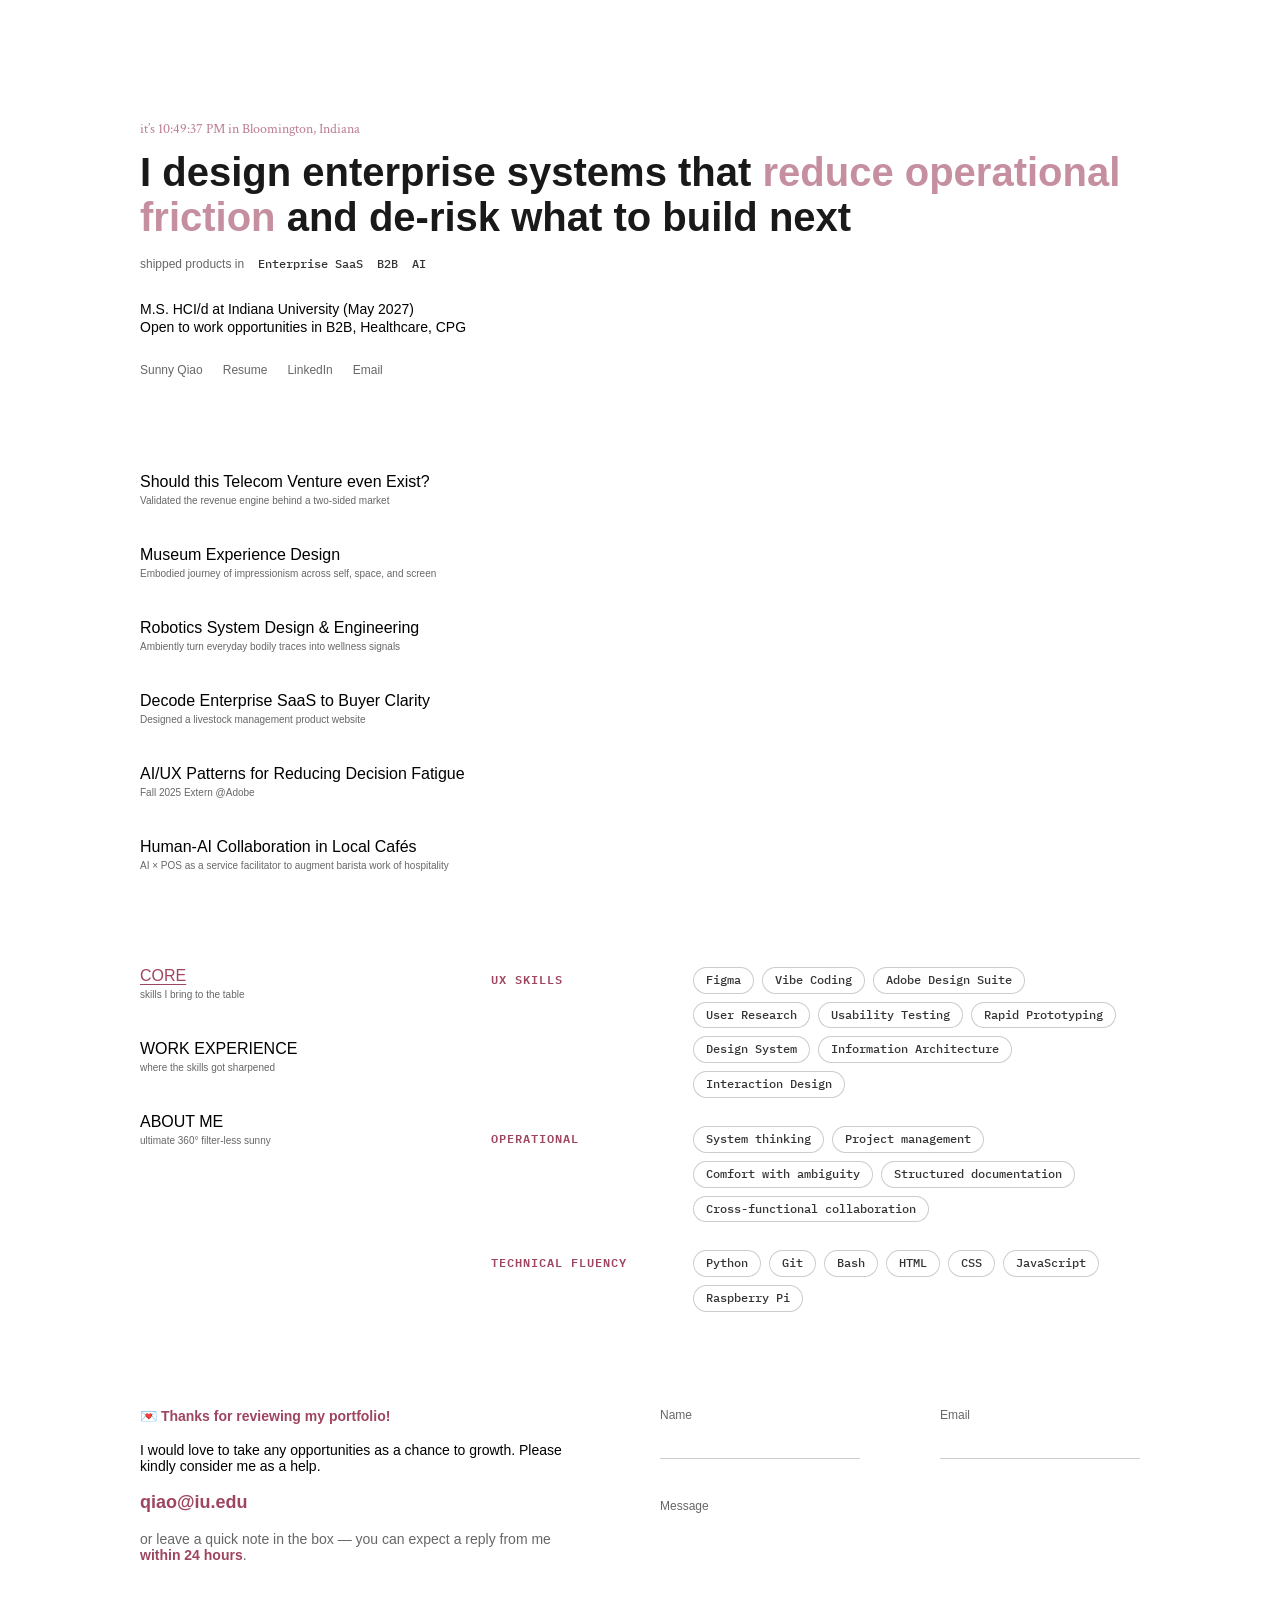
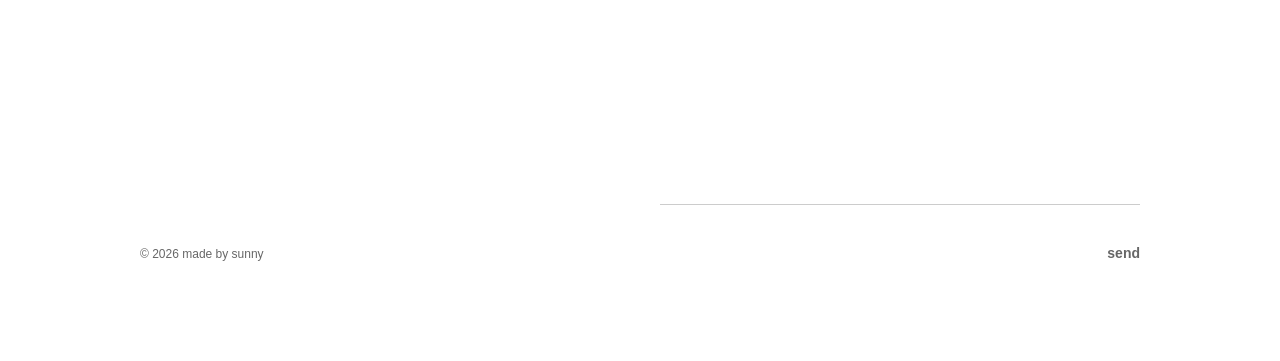
==== index.html @ 83157bd3 "Hero hover color swap, plain sub-info, new project list with per-item overview, new favicon Co-Autho" ====
<!DOCTYPE html>
<html lang="en">
<head>
  <meta charset="UTF-8">
  <meta name="viewport" content="width=device-width, initial-scale=1.0">
  <title>Sunny Qiao — UX × Product Designer</title>
  <meta name="description" content="I design enterprise systems that reduce operational friction and de-risk what to build next.">
  <link rel="icon" type="image/svg+xml" href="assets/favicon.svg">
  <link rel="icon" type="image/png" sizes="32x32" href="assets/favicon-32.png">
  <link rel="apple-touch-icon" href="assets/apple-touch-icon.png">
  <meta property="og:type" content="website">
  <meta property="og:title" content="Sunny Qiao — UX × Product Designer">
  <meta property="og:description" content="I design enterprise systems that reduce operational friction and de-risk what to build next.">
  <meta property="og:url" content="https://sunnyyqiao.github.io/portfolio/">
  <meta property="og:image" content="https://sunnyyqiao.github.io/portfolio/assets/og-image.png">
  <meta property="og:image:width" content="1200">
  <meta property="og:image:height" content="1200">
  <meta name="twitter:card" content="summary">
  <meta name="twitter:title" content="Sunny Qiao — UX × Product Designer">
  <meta name="twitter:image" content="https://sunnyyqiao.github.io/portfolio/assets/og-image.png">
  <link rel="preconnect" href="https://fonts.googleapis.com">
  <link rel="preconnect" href="https://fonts.gstatic.com" crossorigin>
  <link href="https://fonts.googleapis.com/css2?family=Google+Sans+Flex:opsz,wght@6..144,300..1000&family=Crimson+Text:ital@0;1&family=IBM+Plex+Mono:wght@400;500;600&display=swap" rel="stylesheet">
  <link rel="stylesheet" href="css/style.css">
  <style>
    :root {
      --rose: #9e4560;
      --rose-70: rgba(158, 69, 96, 0.7);
      --rose-tint: #f2e2e6;
      --green: #3d6e50;
      --mono: "IBM Plex Mono", monospace;
    }

    .page { gap: 96px; }

    /* ---------- hero ---------- */
    .hero { display: flex; flex-direction: column; gap: 12px; }
    .hero h1 { transition: color 0.3s ease; }
    .hero h1 .hl { color: rgba(158, 69, 96, 0.6); transition: color 0.3s ease; }
    .hero h1:hover { color: rgba(0, 0, 0, 0.5); }
    .hero h1:hover .hl { color: #9e4560; }
    .real-time { font-family: "Crimson Text", serif; font-size: 14px; color: var(--rose-70); }
    .hero-title { display: flex; flex-direction: column; gap: 28px; }
    .name-intro { display: flex; flex-direction: column; gap: 16px; }
    .tagline { font-size: 16px; font-weight: 500; }
    .ship-tags { display: flex; align-items: center; gap: 14px; flex-wrap: wrap; }
    .ship-label { font-size: 12px; color: var(--ink-60); }
    .ship-tags .chip { border: none; background: none; padding: 0; border-radius: 0; }
    .chip {
      font-family: var(--mono); font-size: 12px; font-weight: 500;
      color: var(--ink-80); background: #fff;
      border: 1px solid rgba(0, 0, 0, 0.2);
      padding: 4px 12px; border-radius: 999px; white-space: nowrap; line-height: 1.4;
      transition: background 0.18s ease, color 0.18s ease, border-color 0.18s ease;
    }
    .chips .chip:hover { background: var(--rose); border-color: var(--rose); color: #fff; }
    .sub-info { display: flex; flex-direction: column; gap: 2px; font-size: 14px; color: #000; }
    .cta-links { display: flex; gap: 20px; font-size: 12px; font-weight: 500; }
    .cta-links a { color: var(--ink-60); text-decoration: none; transition: color 0.15s ease; }
    .cta-links a:hover { color: var(--rose); text-decoration: underline; text-underline-offset: 3px; }

    /* ---------- projects ---------- */
    .projects-row { display: flex; flex-direction: row; gap: 100px; align-items: flex-start; }
    .project-items { display: flex; flex-direction: column; gap: 40px; flex-shrink: 0; }
    .proj {
      display: flex; flex-direction: column; gap: 4px;
      text-decoration: none; color: inherit; cursor: pointer;
      transition: opacity 0.25s ease;
    }
    .proj-title { font-size: 16px; font-weight: 500; color: #000; transition: color 0.15s ease; }
    .proj-sub { font-size: 10px; color: var(--ink-60); }
    .project-items:hover .proj:not(:hover) { opacity: 0.25; }
    .proj:hover .proj-title { color: var(--rose); }
    .overview { display: flex; flex-direction: column; gap: 12px; width: 517px; max-width: 100%; opacity: 0; transition: opacity 0.3s ease; }
    .projects-row:hover .overview { opacity: 1; }
    .overview-box {
      border: 1px solid rgba(0, 0, 0, 0.1); background: #fff;
      height: 331px; display: flex; align-items: center; justify-content: center;
      text-align: center; padding: 24px;
      text-decoration: none; color: #000;
    }
    .overview-box .ov-tbd { font-size: 16px; font-weight: 700; color: #000; }
    .overview-box[href] { cursor: pointer; }
    .overview-caption { font-size: 12px; color: var(--ink-60); min-height: 1em; }

    /* ---------- core / work / about tabs ---------- */
    .tabs-row { display: flex; flex-direction: row; gap: 120px; align-items: flex-start; }
    .tab-nav { display: flex; flex-direction: column; gap: 40px; flex-shrink: 0; width: 231px; }
    .tab-item { display: flex; flex-direction: column; gap: 4px; cursor: pointer; background: none; border: none; text-align: left; padding: 0; font-family: inherit; }
    .tab-title { font-size: 16px; font-weight: 500; color: #000; transition: color 0.15s ease; }
    .tab-sub { font-size: 10px; color: var(--ink-60); }
    .tab-item:hover .tab-title { color: var(--rose); }
    .tab-item.active .tab-title { color: var(--rose); text-decoration: underline; text-underline-offset: 3px; }
    .tab-content { width: 649px; max-width: 100%; }
    .tab-panel { display: none; animation: fadeIn 0.35s ease; }
    .tab-panel.active { display: block; }
    @keyframes fadeIn { from { opacity: 0; transform: translateY(4px); } to { opacity: 1; transform: none; } }

    /* label-row pattern shared by CORE + WORK EXPERIENCE (scan: labels align left) */
    .lrows { display: flex; flex-direction: column; gap: 28px; }
    .lrow { display: flex; gap: 32px; align-items: baseline; }
    .lrow-label {
      width: 170px; flex-shrink: 0;
      font-family: var(--mono); font-size: 12px; font-weight: 600;
      color: var(--rose); letter-spacing: 1px; text-transform: uppercase;
    }
    .lrow-body { flex: 1; }
    .chips { display: flex; flex-wrap: wrap; gap: 8px; }
    .lrow-body p { font-size: 14px; }

    /* about panel */
    .about-grid { display: flex; gap: 48px; align-items: flex-start; }
    .about-photo { width: 127px; height: 170px; object-fit: cover; border-radius: 4px; flex-shrink: 0; }
    .about-info { display: flex; flex-direction: column; gap: 28px; flex: 1; min-width: 0; }
    .about-block { display: flex; flex-direction: column; gap: 6px; }
    .mini-label { font-size: 10px; font-weight: 600; color: var(--rose); letter-spacing: 0.08em; text-transform: uppercase; }
    .about-block p, .about-block a { font-size: 12px; }
    .quote-swap { position: relative; display: block; font-size: 14px; font-style: italic; color: var(--rose); cursor: default; margin-top: 2px; }
    .quote-swap .q-es, .quote-swap .q-en { transition: opacity 0.3s ease; display: block; }
    .quote-swap .q-en { position: absolute; inset: 0; opacity: 0; }
    .quote-swap:hover .q-es { opacity: 0; }
    .quote-swap:hover .q-en { opacity: 1; }
    .facts p { padding-left: 14px; text-indent: -14px; }
    .places-list { display: flex; flex-direction: column; gap: 2px; }
    .places-list a { color: #000; text-decoration: underline; text-underline-offset: 2px; transition: color 0.15s ease; width: fit-content; }
    .places-list a:hover { color: var(--rose); }

    /* ---------- contact ---------- */
    .contact-row { display: flex; flex-direction: row; gap: 80px; align-items: stretch; }
    .contact-info { display: flex; flex-direction: column; justify-content: space-between; gap: 40px; width: 440px; flex-shrink: 0; }
    .contact-card { display: flex; flex-direction: column; gap: 18px; }
    .contact-heading { font-size: 22px; font-weight: 600; color: var(--rose); }
    .contact-card > p { font-size: 14px; }
    .contact-email {
      font-size: 18px; font-weight: 700; color: var(--rose);
      text-decoration: none; width: fit-content;
    }
    .contact-email:hover { text-decoration: underline; text-underline-offset: 4px; }
    .contact-note { font-size: 12px; color: var(--ink-60); }
    .contact-note b { color: var(--rose); font-weight: 600; }
    .copyright { font-size: 12px; color: var(--ink-60); }
    .contact-form { display: flex; flex-direction: column; gap: 40px; flex: 1; }
    .form-row { display: flex; gap: 80px; }
    .field { display: flex; flex-direction: column; gap: 12px; flex: 1; }
    .field label { font-size: 12px; font-weight: 300; color: var(--ink-60); }
    .field input, .field textarea {
      border: none; border-bottom: 1px solid rgba(0, 0, 0, 0.2);
      font-family: inherit; font-size: 14px; padding: 4px 0; background: transparent;
      border-radius: 0; resize: none; outline: none; transition: border-color 0.2s ease;
    }
    .field input:focus, .field textarea:focus { border-bottom-color: var(--rose); }
    .field.message textarea { min-height: 280px; }
    .form-footer { display: flex; align-items: center; justify-content: space-between; margin-top: auto; }
    .form-status { font-size: 12px; }
    .form-status.ok { color: var(--green); }
    .form-status.err { color: var(--accent); }
    .send-btn {
      background: none; border: none; font-family: inherit;
      font-size: 14px; font-weight: 600; color: var(--ink-60); cursor: pointer; padding: 0;
      transition: color 0.15s ease;
    }
    .send-btn:hover:not(:disabled) { color: var(--rose); text-decoration: underline; text-underline-offset: 3px; }
    .send-btn:disabled { cursor: default; color: var(--ink-60); }

    /* ---------- responsive ---------- */
    @media (max-width: 900px) {
      .projects-row, .tabs-row, .contact-row { flex-direction: column; gap: 40px; }
      .overview { opacity: 1; width: 100%; }
      .tab-nav { flex-direction: row; gap: 24px; width: auto; flex-wrap: wrap; }
      .lrow { flex-direction: column; gap: 8px; }
      .about-grid { flex-direction: column; gap: 24px; }
      .form-row { flex-direction: column; gap: 24px; }
      .contact-info, .contact-form { width: 100%; }
    }
  </style>
</head>
<body>
  <main class="page">

    <header class="hero">
      <p class="real-time">it&rsquo;s <span id="clock">--:--:-- --</span> in Bloomington, Indiana</p>
      <div class="hero-title">
        <div class="name-intro">
          <h1>I design enterprise systems that <span class="hl">reduce operational friction</span> and de-risk what to build next</h1>
          <div class="ship-tags">
            <span class="ship-label">shipped products in</span>
            <span class="chip">Enterprise SaaS</span>
            <span class="chip">B2B</span>
            <span class="chip">AI</span>
          </div>
        </div>
        <div class="sub-info">
          <p>M.S. HCI/d at Indiana University (May 2027)</p>
          <p>Open to work opportunities in B2B, Healthcare, CPG</p>
        </div>
        <nav class="cta-links">
          <a href="#about" id="about-link">Sunny Qiao</a>
          <a href="https://drive.google.com/file/d/15Pz79JW9SZ-MhiQ4KAedn6gPOqaXNHxn/view?usp=sharing" target="_blank" rel="noopener">Resume</a>
          <a href="https://www.linkedin.com/in/sunny-qiao-091a25284/" target="_blank" rel="noopener">LinkedIn</a>
          <a href="https://mail.google.com/mail/?view=cm&fs=1&to=qiao@iu.edu" target="_blank" rel="noopener">Email</a>
        </nav>
      </div>
    </header>

    <section class="projects-row">
      <div class="project-items">
        <a class="proj" href="data-to-earn.html" data-caption="From who pays to what gets built. I mapped enterprise demand, user incentives, service workflows, and validation steps before engineering investment.">
          <span class="proj-title">Should this Telecom Venture even Exist?</span>
          <span class="proj-sub">Validated the revenue engine behind a two-sided market</span>
        </a>
        <a class="proj" href="sensing-impressionism.html" data-caption="Least wall text. I designed a connected multi-layer experience to help visitors tour the museum and help the institution to retain business.">
          <span class="proj-title">Museum Experience Design</span>
          <span class="proj-sub">Embodied journey of impressionism across self, space, and screen</span>
        </a>
        <a class="proj" href="tracy.html" data-caption="Built the full loop: floor-level sensing → on-device classification → dashboard reflection. Tested how privacy, uncertainty, and trust should shape what the robot communicates.">
          <span class="proj-title">Robotics System Design &amp; Engineering</span>
          <span class="proj-sub">Ambiently turn everyday bodily traces into wellness signals</span>
        </a>
        <div class="proj" data-caption="Structuring the right information to actual revenue. I led the IA, UX content, design system, front-end QA, and localization from concept to launch." data-link="https://www.wepig.cn/en">
          <span class="proj-title">Decode Enterprise SaaS to Buyer Clarity</span>
          <span class="proj-sub">Designed a livestock management product website</span>
        </div>
        <div class="proj" data-caption="Mapped where marketers lose clarity across prompting, multi-step workflows, and trade-offs to support for orientation, control, and context.">
          <span class="proj-title">AI/UX Patterns for Reducing Decision Fatigue</span>
          <span class="proj-sub">Fall 2025 Extern @Adobe</span>
        </div>
        <div class="proj" data-caption="Designed customer experience optionality that gives baristas a natural conversation starter while preserving privacy, comfort, and agency.">
          <span class="proj-title">Human-AI Collaboration in Local Cafés</span>
          <span class="proj-sub">AI × POS as a service facilitator to augment barista work of hospitality</span>
        </div>
      </div>
      <div class="overview" aria-hidden="true">
        <a class="overview-box" id="overview-box" target="_blank" rel="noopener">
          <span class="ov-tbd">ILLUSTRATION TBD</span>
        </a>
        <p class="overview-caption" id="overview-caption"></p>
      </div>
    </section>

    <section class="tabs-row" id="about">
      <div class="tab-nav">
        <button class="tab-item active" data-tab="core">
          <span class="tab-title">CORE</span>
          <span class="tab-sub">skills I bring to the table</span>
        </button>
        <button class="tab-item" data-tab="work">
          <span class="tab-title">WORK EXPERIENCE</span>
          <span class="tab-sub">where the skills got sharpened</span>
        </button>
        <button class="tab-item" data-tab="me">
          <span class="tab-title">ABOUT ME</span>
          <span class="tab-sub">ultimate 360° filter-less sunny</span>
        </button>
      </div>

      <div class="tab-content">
        <div class="tab-panel active" id="panel-core">
          <div class="lrows">
            <div class="lrow">
              <p class="lrow-label">UX SKILLS</p>
              <div class="lrow-body chips">
                <span class="chip">Figma</span>
                <span class="chip">Vibe Coding</span>
                <span class="chip">Adobe Design Suite</span>
                <span class="chip">User Research</span>
                <span class="chip">Usability Testing</span>
                <span class="chip">Rapid Prototyping</span>
                <span class="chip">Design System</span>
                <span class="chip">Information Architecture</span>
                <span class="chip">Interaction Design</span>
              </div>
            </div>
            <div class="lrow">
              <p class="lrow-label">OPERATIONAL</p>
              <div class="lrow-body chips">
                <span class="chip">System thinking</span>
                <span class="chip">Project management</span>
                <span class="chip">Comfort with ambiguity</span>
                <span class="chip">Structured documentation</span>
                <span class="chip">Cross-functional collaboration</span>
              </div>
            </div>
            <div class="lrow">
              <p class="lrow-label">TECHNICAL FLUENCY</p>
              <div class="lrow-body chips">
                <span class="chip">Python</span>
                <span class="chip">Git</span>
                <span class="chip">Bash</span>
                <span class="chip">HTML</span>
                <span class="chip">CSS</span>
                <span class="chip">JavaScript</span>
                <span class="chip">Raspberry Pi</span>
              </div>
            </div>
          </div>
        </div>

        <div class="tab-panel" id="panel-work">
          <div class="lrows">
            <div class="lrow">
              <p class="lrow-label">WHAT I DO</p>
              <div class="lrow-body"><p>I work across B2B products on enterprise SaaS and internal business operation tools.</p></div>
            </div>
            <div class="lrow">
              <p class="lrow-label">STRENGTHS</p>
              <div class="lrow-body"><p>I’m proficient at framing ambiguous problems, validating product directions, and turning complex stakeholder needs into clear workflows, prototypes, and documentation.</p></div>
            </div>
            <div class="lrow">
              <p class="lrow-label">COLLABORATION</p>
              <div class="lrow-body"><p>I collaborate closely with engineers and cross-functional stakeholders to communicate design rationale and make product decisions easier to implement.</p></div>
            </div>
            <div class="lrow">
              <p class="lrow-label">BEYOND UX</p>
              <div class="lrow-body"><p>My earlier marketing experience helps me think beyond the interface — toward adoption, messaging, and business impact.</p></div>
            </div>
          </div>
        </div>

        <div class="tab-panel" id="panel-me">
          <div class="about-grid">
            <img class="about-photo" src="assets/sunny-photo.jpg" alt="Sunny Qiao">
            <div class="about-info">
              <div class="about-block">
                <p class="mini-label">Values</p>
                <p>I value resilience, curiosity, and adaptability.</p>
              </div>
              <div class="about-block">
                <p class="mini-label">Words I live by • 虚静 ♡</p>
                <span class="quote-swap">
                  <span class="q-es">Si ser amable no cuesta nada, sé amable.</span>
                  <span class="q-en">If being kind takes no effort, then be kind.</span>
                </span>
              </div>
              <div class="about-block">
                <p class="mini-label">In free time, I’m a quiet but analytical soul</p>
                <p>I like watching and playing texas pokers, reading by the lake, studying value investing, hopping to see classical artworks.</p>
              </div>
              <div class="about-block">
                <p class="mini-label">(hopefully) Fun facts??</p>
                <div class="facts">
                  <p>+ I enjoy roadtripping and travelling solo.</p>
                  <p>+ I’ve been living away from home for 10 years.</p>
                  <p>+ I’ve lived in three places in the U.S. within four years.</p>
                  <p>+ I can distinguish 70% of birds in Southern California.</p>
                  <p>+ I’ve worked as a beverage barista and street salesperson, driving 35% of the store’s daily revenue.</p>
                </div>
              </div>
              <div class="about-block">
                <p class="mini-label">Somewhere nice</p>
                <div class="places-list">
                  <a href="https://beatricewong.com/2024/01/18/fuzhou-sanfang-qixiang-oct-2023/" target="_blank" rel="noopener">sanfang qixiang, fuzhou, china</a>
                  <a href="https://www.instagram.com/p/DLyidipReK6/" target="_blank" rel="noopener">heisler park, laguna beach, ca</a>
                  <a href="https://www.instagram.com/nookcoffeebar/" target="_blank" rel="noopener">nook coffee bar, costa mesa, ca</a>
                  <a href="https://www.instagram.com/littlecupcakebakeshop/" target="_blank" rel="noopener">little cupcake shop, new york, ny</a>
                  <a href="https://www.instagram.com/787coffee/" target="_blank" rel="noopener">787 coffee, new york, ny</a>
                  <a href="https://www.visitbloomington.com/blog/stories/post/things-to-do-at-griffy-lake/" target="_blank" rel="noopener">griffy lake, bloomington, IN</a>
                </div>
              </div>
            </div>
          </div>
        </div>
      </div>
    </section>

    <section class="contact-row">
      <div class="contact-info">
        <div class="contact-card">
          <p class="contact-heading">💌 Thanks for reviewing my portfolio!</p>
          <p>I would love to take any opportunities as a chance to growth. Please kindly consider me as a help.</p>
          <a class="contact-email" href="https://mail.google.com/mail/?view=cm&fs=1&to=qiao@iu.edu" target="_blank" rel="noopener">qiao@iu.edu</a>
          <p class="contact-note">or leave a quick note in the box — you can expect a reply from me <b>within 24 hours</b>.</p>
        </div>
        <p class="copyright">© 2026 made by sunny</p>
      </div>
      <form class="contact-form" id="contact-form">
        <div class="form-row">
          <div class="field">
            <label for="cf-name">Name</label>
            <input id="cf-name" name="name" type="text" autocomplete="off">
          </div>
          <div class="field">
            <label for="cf-email">Email</label>
            <input id="cf-email" name="email" type="text" autocomplete="off">
          </div>
        </div>
        <div class="field message">
          <label for="cf-message">Message</label>
          <textarea id="cf-message" name="message"></textarea>
        </div>
        <div class="form-footer">
          <p class="form-status" id="form-status"></p>
          <button class="send-btn" id="send-btn" type="submit">send</button>
        </div>
      </form>
    </section>

  </main>

  <script>
    // live local time in Bloomington, Indiana
    function tick() {
      document.getElementById('clock').textContent = new Date().toLocaleTimeString('en-US', {
        timeZone: 'America/Indiana/Indianapolis',
        hour12: true, hour: '2-digit', minute: '2-digit', second: '2-digit'
      });
    }
    tick();
    setInterval(tick, 1000);

    // core / work experience / about me tabs
    const tabs = document.querySelectorAll('.tab-item');
    const panels = { core: 'panel-core', work: 'panel-work', me: 'panel-me' };
    function activateTab(name) {
      tabs.forEach(t => t.classList.toggle('active', t.dataset.tab === name));
      Object.entries(panels).forEach(([key, id]) => {
        document.getElementById(id).classList.toggle('active', key === name);
      });
    }
    tabs.forEach(t => t.addEventListener('click', () => activateTab(t.dataset.tab)));

    // projects: hovering an item fills the overview panel on the right
    const ovBox = document.getElementById('overview-box');
    const ovCaption = document.getElementById('overview-caption');
    ovBox.removeAttribute('href');
    document.querySelectorAll('.proj').forEach(p => {
      p.addEventListener('mouseenter', () => {
        ovCaption.textContent = p.dataset.caption || '';
        if (p.dataset.link) {
          ovBox.setAttribute('href', p.dataset.link);
        } else {
          ovBox.removeAttribute('href');
        }
      });
    });

    // hero "About" link -> switch to about-me tab and scroll there
    document.getElementById('about-link').addEventListener('click', e => {
      e.preventDefault();
      activateTab('me');
      document.getElementById('about').scrollIntoView({ behavior: 'smooth' });
    });

    // contact form -> delivers to qiao@iu.edu via FormSubmit
    document.getElementById('contact-form').addEventListener('submit', async e => {
      e.preventDefault();
      const btn = document.getElementById('send-btn');
      const status = document.getElementById('form-status');
      const name = document.getElementById('cf-name').value.trim();
      const email = document.getElementById('cf-email').value.trim();
      const message = document.getElementById('cf-message').value.trim();
      if (!message) {
        status.className = 'form-status err';
        status.textContent = 'please write a short message first :)';
        return;
      }
      btn.disabled = true;
      btn.textContent = 'sending…';
      status.textContent = '';
      try {
        const res = await fetch('https://formsubmit.co/ajax/qiao@iu.edu', {
          method: 'POST',
          headers: { 'Content-Type': 'application/json', 'Accept': 'application/json' },
          body: JSON.stringify({
            name: name || 'anonymous visitor',
            email: email || 'not provided',
            message: message,
            _subject: 'Portfolio note from ' + (name || 'a visitor')
          })
        });
        if (!res.ok) throw new Error('send failed');
        btn.textContent = 'sent ♡';
        status.className = 'form-status ok';
        status.textContent = 'thanks! sunny will reply within 24 hours.';
        e.target.reset();
      } catch {
        btn.disabled = false;
        btn.textContent = 'send';
        status.className = 'form-status err';
        status.textContent = 'something went wrong — please email qiao@iu.edu directly.';
      }
    });
  </script>
</body>
</html>
---- css/style.css ----
/* ============ Sunny Qiao portfolio — shared styles ============ */

:root {
  --accent: #a61010;
  --accent-80: rgba(166, 16, 16, 0.8);
  --accent-60: rgba(166, 16, 16, 0.6);
  --ink: #000;
  --ink-90: rgba(0, 0, 0, 0.9);
  --ink-80: rgba(0, 0, 0, 0.8);
  --ink-60: rgba(0, 0, 0, 0.6);
  --card-blue-bg: #dce4ef;
  --card-blue-fg: #3a4a7a;
  --card-green-bg: #dde9dc;
  --card-green-fg: #3d6e50;
  --card-purple-bg: #e6e0ee;
  --card-purple-fg: #5a4a8a;
  --card-pink-bg: #f2e2e6;
  --card-pink-fg: #9e4560;
}

* { box-sizing: border-box; margin: 0; padding: 0; }

html { scroll-behavior: smooth; }

body {
  background: #fff;
  color: var(--ink);
  font-family: "Google Sans Flex", "Inter", "Helvetica Neue", Arial, sans-serif;
  font-size: 16px;
  line-height: normal;
  -webkit-font-smoothing: antialiased;
}

img { display: block; }

.page {
  width: 100%;
  max-width: 1064px; /* 1000px design column + 32px padding each side */
  margin: 0 auto;
  padding: 120px 32px 100px;
  display: flex;
  flex-direction: column;
  gap: 80px;
}

/* ---------- intro block ---------- */

.intro { display: flex; flex-direction: column; gap: 40px; }

.intro .title { display: flex; flex-direction: column; gap: 12px; }

h1 {
  font-size: 40px;
  font-weight: 800;
  color: var(--ink-90);
}

.subtitle {
  font-size: 14px;
  font-weight: 600;
  color: var(--ink-60);
}

.info { display: flex; flex-direction: column; gap: 40px; }

.info-row {
  display: grid;
  grid-template-columns: 223px 283px;
  gap: 40px;
}

.meta { display: flex; flex-direction: column; gap: 8px; }

.meta-label {
  font-size: 12px;
  font-weight: 600;
  color: var(--accent);
  letter-spacing: 0.02em;
}

.meta p, .meta li { font-size: 14px; }

.meta ul { list-style: disc; padding-left: 21px; }

/* ---------- sections ---------- */

section { display: flex; flex-direction: column; gap: 20px; }

section.gap-40 { gap: 40px; }

h2 { font-size: 24px; font-weight: 600; }
h3 { font-size: 20px; font-weight: 600; }
h4 { font-size: 18px; font-weight: 600; }

.stack-20 { display: flex; flex-direction: column; gap: 20px; }
.stack-40 { display: flex; flex-direction: column; gap: 40px; }
.stack-80 { display: flex; flex-direction: column; gap: 80px; }

p.body, li.body { font-size: 16px; }

.accent { color: var(--accent); }
.accent-80 { color: var(--accent-80); }
.accent-60 { color: var(--accent-60); }
.muted { color: var(--ink-60); }

.q { font-size: 16px; font-weight: 700; color: var(--accent); }

strong { font-weight: 700; }
.med { font-weight: 500; }
.semi { font-weight: 600; }

ul.bullets { list-style: disc; padding-left: 24px; display: flex; flex-direction: column; }
ul.bullets li { font-size: 16px; }

/* ---------- figure grids ---------- */

figure { display: flex; flex-direction: column; gap: 12px; }

figure img { width: 100%; object-fit: cover; }

figcaption { font-size: 12px; word-break: break-word; }
figcaption b { font-weight: 700; }

.grid-6 { display: grid; grid-template-columns: repeat(6, 1fr); gap: 40px; }
.grid-4 { display: grid; grid-template-columns: repeat(4, 1fr); gap: 44px; }
.grid-3 { display: grid; grid-template-columns: repeat(3, 1fr); gap: 35px; }

.grid-6 figure img { aspect-ratio: 133 / 178; }
.grid-4 figure img { aspect-ratio: 4 / 3; }
.grid-3 figure img { aspect-ratio: 4 / 3; }

/* ---------- colored outcome cards ---------- */

.cards { display: grid; grid-template-columns: repeat(4, 1fr); gap: 40px; }

.card {
  border-radius: 10px;
  border: 0.3px solid currentColor;
  padding: 21px 19px;
  display: flex;
  flex-direction: column;
  align-items: center;
  justify-content: center;
}

.card-content { display: flex; flex-direction: column; gap: 12px; width: 183px; max-width: 100%; }

.card-title { display: flex; align-items: center; gap: 8px; }

.card-title img, .card-title svg { width: 20px; height: 20px; flex-shrink: 0; }

.card-title span { font-size: 16px; font-weight: 700; white-space: nowrap; }

.card p { font-size: 12px; }

.card-blue   { background: var(--card-blue-bg);   color: var(--card-blue-fg); }
.card-green  { background: var(--card-green-bg);  color: var(--card-green-fg); }
.card-purple { background: var(--card-purple-bg); color: var(--card-purple-fg); }
.card-pink   { background: var(--card-pink-bg);   color: var(--card-pink-fg); }

/* ---------- cropped-image helpers (match Figma crops) ---------- */

.crop { position: relative; overflow: hidden; }
.crop img { position: absolute; max-width: none; }

.crop-wf img     { height: 116.08%; width: 385.71%; left: -142.86%; top: -8.51%; }
.crop-flow img   { height: 140.22%; width: 104.51%; left: -2.25%;  top: -20.11%; }
.crop-tall img   { height: 130.65%; width: 100%;    left: 0;       top: -19.35%; }
.crop-gates img  { height: 100%;    width: 114.61%; left: 0;       top: 0; }
.crop-matrix img { height: 107.19%; width: 132.33%; left: 0;       top: -7.18%; }

/* ---------- next work footer ---------- */

.next-work {
  display: flex;
  flex-direction: column;
  gap: 12px;
  padding-top: 48px;
  border-top: 1px solid rgba(0, 0, 0, 0.12);
  text-decoration: none;
  color: inherit;
}

.next-work .next-label {
  font-size: 12px;
  font-weight: 700;
  color: var(--accent);
  letter-spacing: 0.06em;
}

.next-work .next-title {
  font-size: 28px;
  font-weight: 800;
  color: var(--ink-90);
  display: inline-flex;
  align-items: center;
  gap: 12px;
}

.next-work .next-title::after {
  content: "→";
  transition: transform 0.2s ease;
}

.next-work:hover .next-title { text-decoration: underline; text-underline-offset: 6px; }
.next-work:hover .next-title::after { transform: translateX(8px); }

/* ---------- misc ---------- */

a.text-link { color: blue; }

.center { align-items: center; }

/* ---------- responsive ---------- */

@media (max-width: 900px) {
  .page { padding-top: 72px; gap: 64px; }
  h1 { font-size: 32px; }
  .info-row { grid-template-columns: 1fr 1fr; }
  .grid-6 { grid-template-columns: repeat(3, 1fr); }
  .grid-4 { grid-template-columns: repeat(2, 1fr); }
  .grid-3 { grid-template-columns: 1fr; }
  .cards { grid-template-columns: repeat(2, 1fr); }
  .two-col { grid-template-columns: 1fr !important; }
  .row-wrap { flex-wrap: wrap; }
}

@media (max-width: 560px) {
  .info-row { grid-template-columns: 1fr; }
  .grid-6 { grid-template-columns: repeat(2, 1fr); }
  .grid-4 { grid-template-columns: 1fr; }
  .cards { grid-template-columns: 1fr; }
}
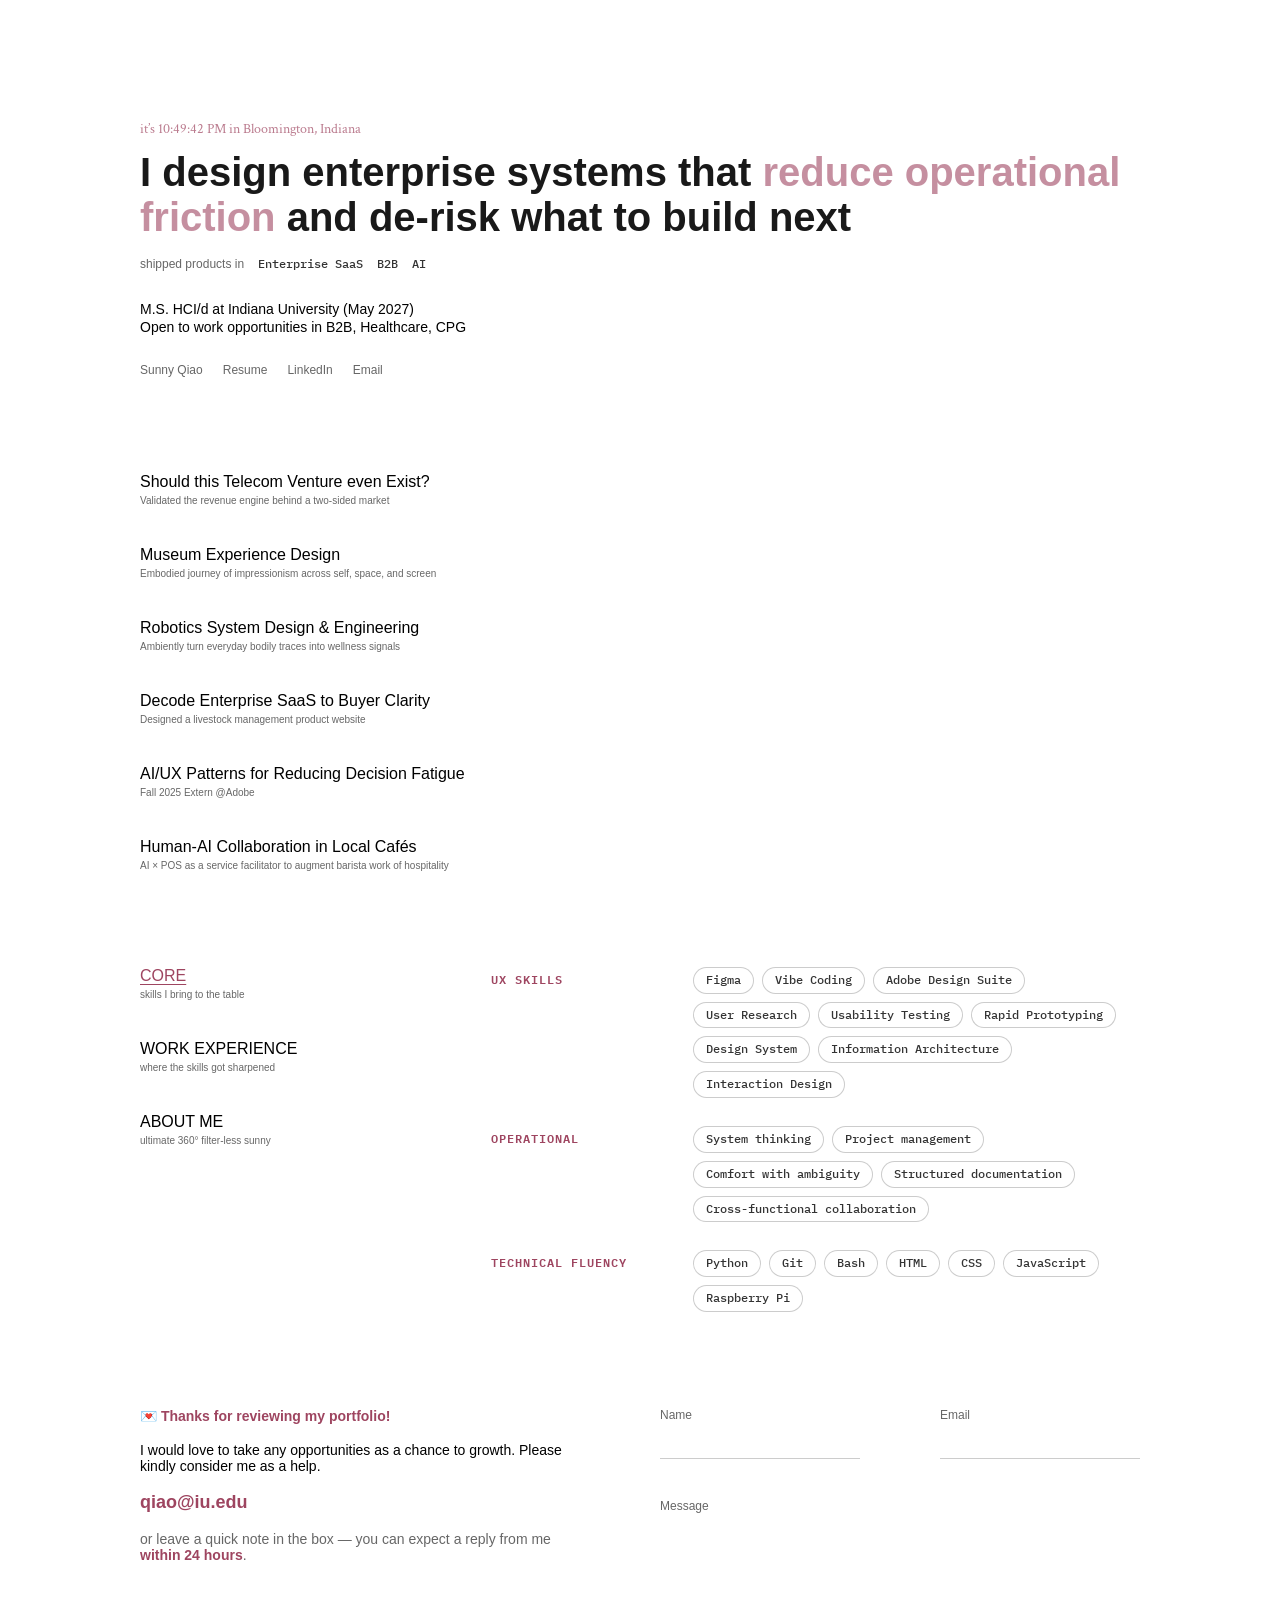
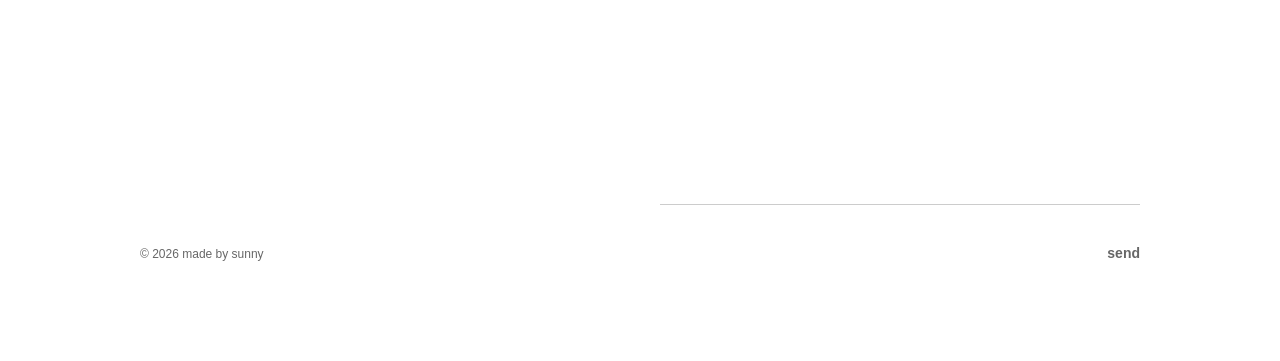
==== commit 076ce325: "Copy fix: drop stray 'for' in Adobe project caption Co-Authored-By: Claude Fable 5 <noreply@anthropi" ====
--- a/index.html
+++ b/index.html
@@ -220,7 +220,7 @@
           <span class="proj-title">Decode Enterprise SaaS to Buyer Clarity</span>
           <span class="proj-sub">Designed a livestock management product website</span>
         </div>
-        <div class="proj" data-caption="Mapped where marketers lose clarity across prompting, multi-step workflows, and trade-offs to support for orientation, control, and context.">
+        <div class="proj" data-caption="Mapped where marketers lose clarity across prompting, multi-step workflows, and trade-offs to support orientation, control, and context.">
           <span class="proj-title">AI/UX Patterns for Reducing Decision Fatigue</span>
           <span class="proj-sub">Fall 2025 Extern @Adobe</span>
         </div>
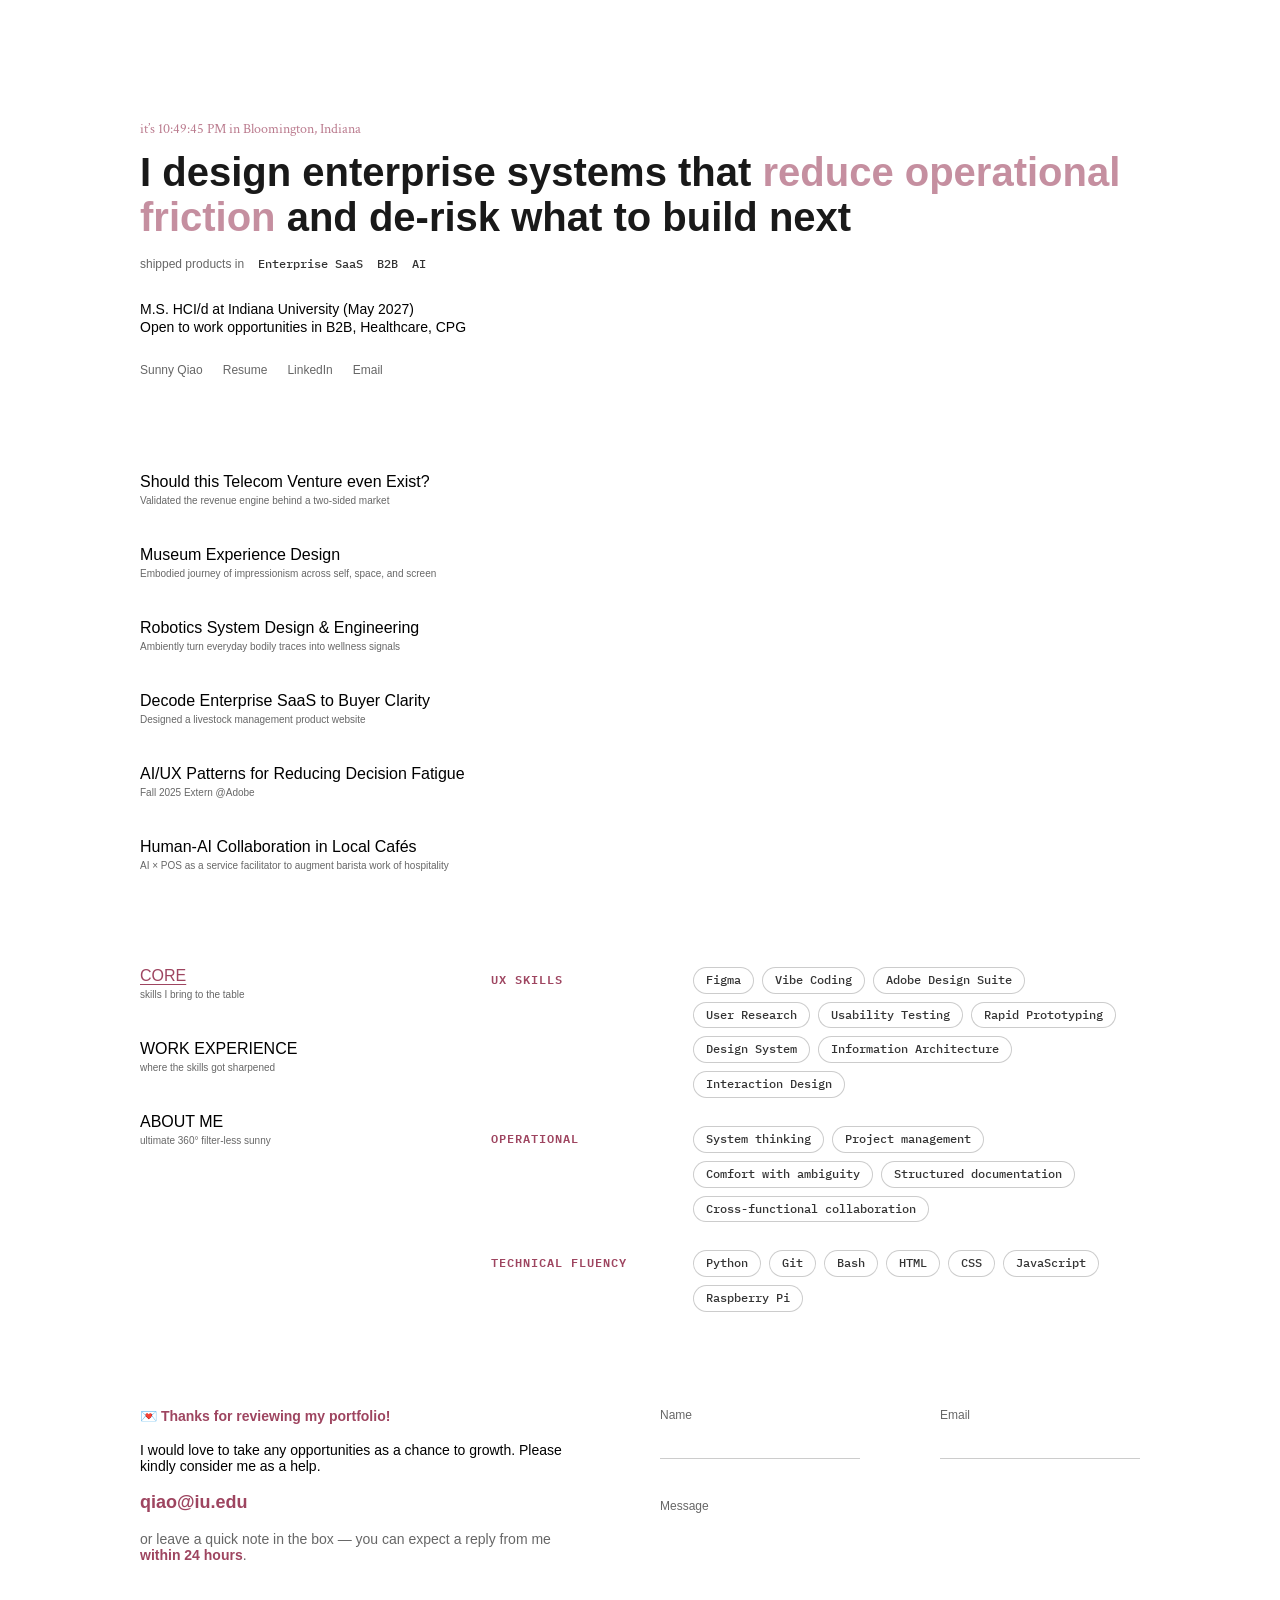
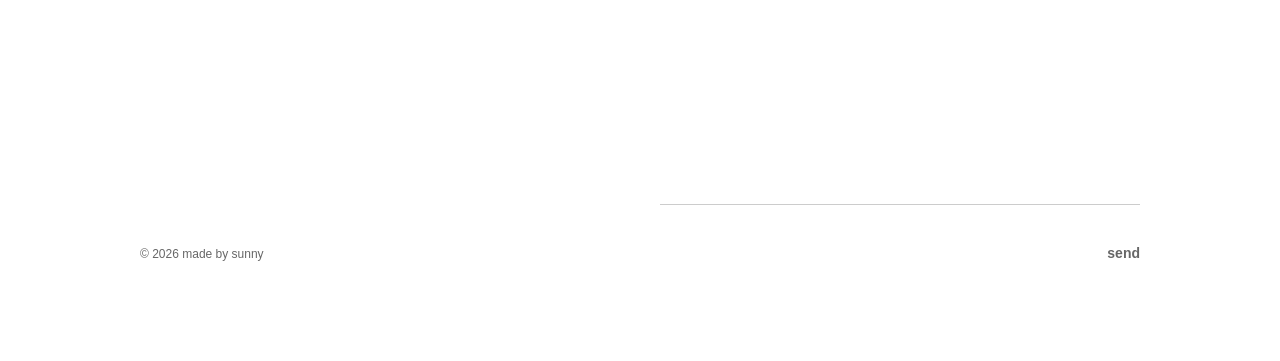
==== commit a17d8e65: "WEPIG logo in project 4 overview; overview clickable as project entry; persistent highlight while ho" ====
--- a/index.html
+++ b/index.html
@@ -69,10 +69,10 @@
     }
     .proj-title { font-size: 16px; font-weight: 500; color: #000; transition: color 0.15s ease; }
     .proj-sub { font-size: 10px; color: var(--ink-60); }
-    .project-items:hover .proj:not(:hover) { opacity: 0.25; }
-    .proj:hover .proj-title { color: var(--rose); }
+    .projects-row.showing .proj:not(.active) { opacity: 0.25; }
+    .proj.active .proj-title { color: var(--rose); }
     .overview { display: flex; flex-direction: column; gap: 12px; width: 517px; max-width: 100%; opacity: 0; transition: opacity 0.3s ease; }
-    .projects-row:hover .overview { opacity: 1; }
+    .projects-row.showing .overview { opacity: 1; }
     .overview-box {
       border: 1px solid rgba(0, 0, 0, 0.1); background: #fff;
       height: 331px; display: flex; align-items: center; justify-content: center;
@@ -80,6 +80,7 @@
       text-decoration: none; color: #000;
     }
     .overview-box .ov-tbd { font-size: 16px; font-weight: 700; color: #000; }
+    .overview-box img { max-width: 60%; max-height: 60%; width: 190px; height: auto; object-fit: contain; }
     .overview-box[href] { cursor: pointer; }
     .overview-caption { font-size: 12px; color: var(--ink-60); min-height: 1em; }
 
@@ -216,7 +217,7 @@
           <span class="proj-title">Robotics System Design &amp; Engineering</span>
           <span class="proj-sub">Ambiently turn everyday bodily traces into wellness signals</span>
         </a>
-        <div class="proj" data-caption="Structuring the right information to actual revenue. I led the IA, UX content, design system, front-end QA, and localization from concept to launch." data-link="https://www.wepig.cn/en">
+        <div class="proj" data-caption="Structuring the right information to actual revenue. I led the IA, UX content, design system, front-end QA, and localization from concept to launch." data-link="https://www.wepig.cn/en" data-img="assets/wepig-logo-en.png">
           <span class="proj-title">Decode Enterprise SaaS to Buyer Clarity</span>
           <span class="proj-sub">Designed a livestock management product website</span>
         </div>
@@ -230,8 +231,9 @@
         </div>
       </div>
       <div class="overview" aria-hidden="true">
-        <a class="overview-box" id="overview-box" target="_blank" rel="noopener">
-          <span class="ov-tbd">ILLUSTRATION TBD</span>
+        <a class="overview-box" id="overview-box" rel="noopener">
+          <span class="ov-tbd" id="overview-tbd">ILLUSTRATION TBD</span>
+          <img id="overview-img" alt="Project preview" hidden>
         </a>
         <p class="overview-caption" id="overview-caption"></p>
       </div>
@@ -418,19 +420,41 @@
     }
     tabs.forEach(t => t.addEventListener('click', () => activateTab(t.dataset.tab)));
 
-    // projects: hovering an item fills the overview panel on the right
+    // projects: hovering an item fills the overview panel; the highlighted/faded
+    // state persists while the pointer moves onto the overview (until leaving the row)
+    const projRow = document.querySelector('.projects-row');
+    const projItems = [...document.querySelectorAll('.proj')];
     const ovBox = document.getElementById('overview-box');
     const ovCaption = document.getElementById('overview-caption');
+    const ovImg = document.getElementById('overview-img');
+    const ovTbd = document.getElementById('overview-tbd');
     ovBox.removeAttribute('href');
-    document.querySelectorAll('.proj').forEach(p => {
+    projItems.forEach(p => {
       p.addEventListener('mouseenter', () => {
+        projRow.classList.add('showing');
+        projItems.forEach(i => i.classList.toggle('active', i === p));
         ovCaption.textContent = p.dataset.caption || '';
-        if (p.dataset.link) {
-          ovBox.setAttribute('href', p.dataset.link);
+        const link = p.getAttribute('href') || p.dataset.link;
+        if (link) {
+          ovBox.setAttribute('href', link);
+          if (/^https?:/.test(link)) { ovBox.setAttribute('target', '_blank'); }
+          else { ovBox.removeAttribute('target'); }
         } else {
           ovBox.removeAttribute('href');
         }
+        if (p.dataset.img) {
+          ovImg.src = p.dataset.img;
+          ovImg.hidden = false;
+          ovTbd.hidden = true;
+        } else {
+          ovImg.hidden = true;
+          ovTbd.hidden = false;
+        }
       });
+    });
+    projRow.addEventListener('mouseleave', () => {
+      projRow.classList.remove('showing');
+      projItems.forEach(i => i.classList.remove('active'));
     });
 
     // hero "About" link -> switch to about-me tab and scroll there
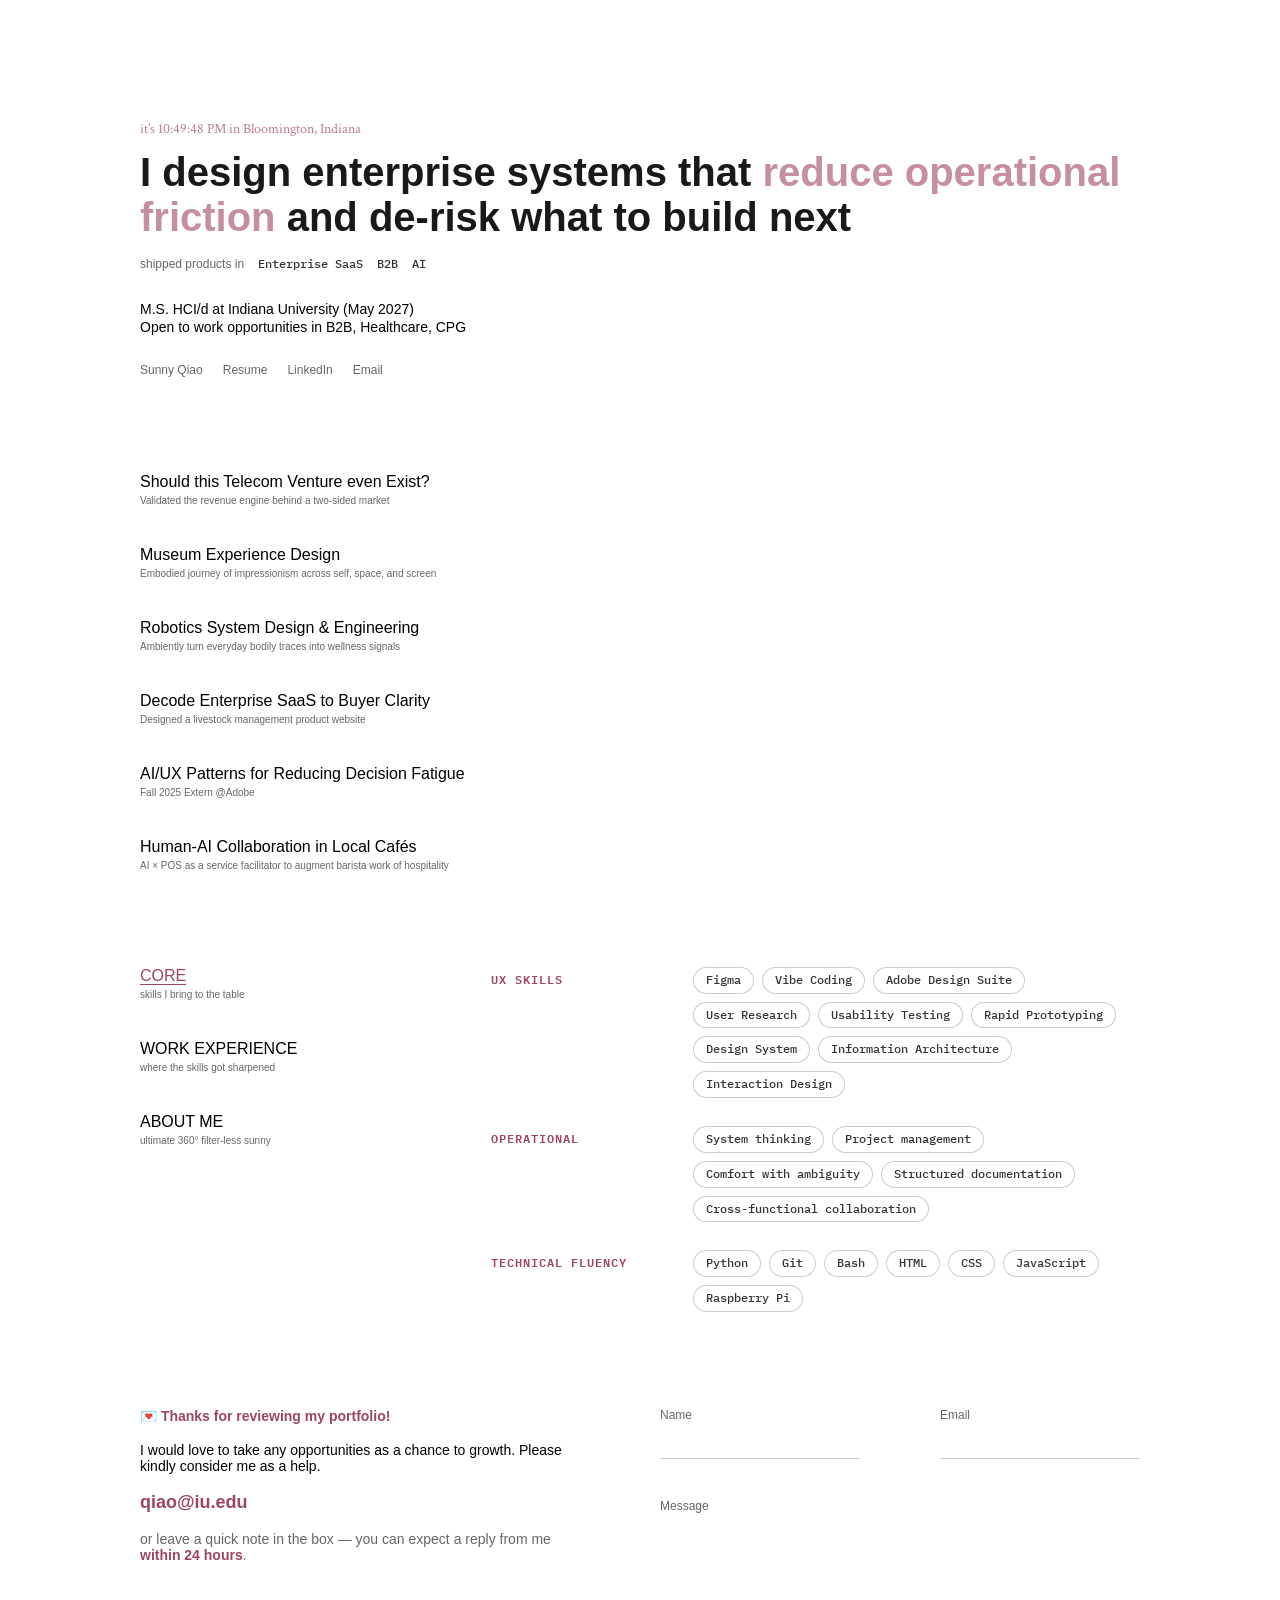
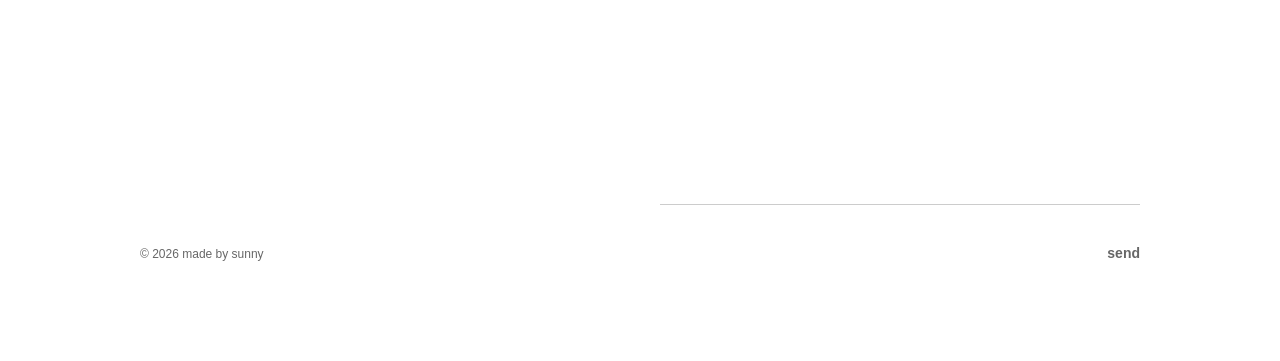
==== commit b3d4c5aa: "Use Sunny's full overview card image for WEPIG project Co-Authored-By: Claude Fable 5 <noreply@anthr" ====
--- a/index.html
+++ b/index.html
@@ -74,13 +74,14 @@
     .overview { display: flex; flex-direction: column; gap: 12px; width: 517px; max-width: 100%; opacity: 0; transition: opacity 0.3s ease; }
     .projects-row.showing .overview { opacity: 1; }
     .overview-box {
+      position: relative; overflow: hidden;
       border: 1px solid rgba(0, 0, 0, 0.1); background: #fff;
       height: 331px; display: flex; align-items: center; justify-content: center;
       text-align: center; padding: 24px;
       text-decoration: none; color: #000;
     }
     .overview-box .ov-tbd { font-size: 16px; font-weight: 700; color: #000; }
-    .overview-box img { max-width: 60%; max-height: 60%; width: 190px; height: auto; object-fit: contain; }
+    .overview-box img { position: absolute; inset: 0; width: 100%; height: 100%; object-fit: cover; }
     .overview-box[href] { cursor: pointer; }
     .overview-caption { font-size: 12px; color: var(--ink-60); min-height: 1em; }
 
@@ -217,7 +218,7 @@
           <span class="proj-title">Robotics System Design &amp; Engineering</span>
           <span class="proj-sub">Ambiently turn everyday bodily traces into wellness signals</span>
         </a>
-        <div class="proj" data-caption="Structuring the right information to actual revenue. I led the IA, UX content, design system, front-end QA, and localization from concept to launch." data-link="https://www.wepig.cn/en" data-img="assets/wepig-logo-en.png">
+        <div class="proj" data-caption="Structuring the right information to actual revenue. I led the IA, UX content, design system, front-end QA, and localization from concept to launch." data-link="https://www.wepig.cn/en" data-img="assets/wepig-overview.png">
           <span class="proj-title">Decode Enterprise SaaS to Buyer Clarity</span>
           <span class="proj-sub">Designed a livestock management product website</span>
         </div>
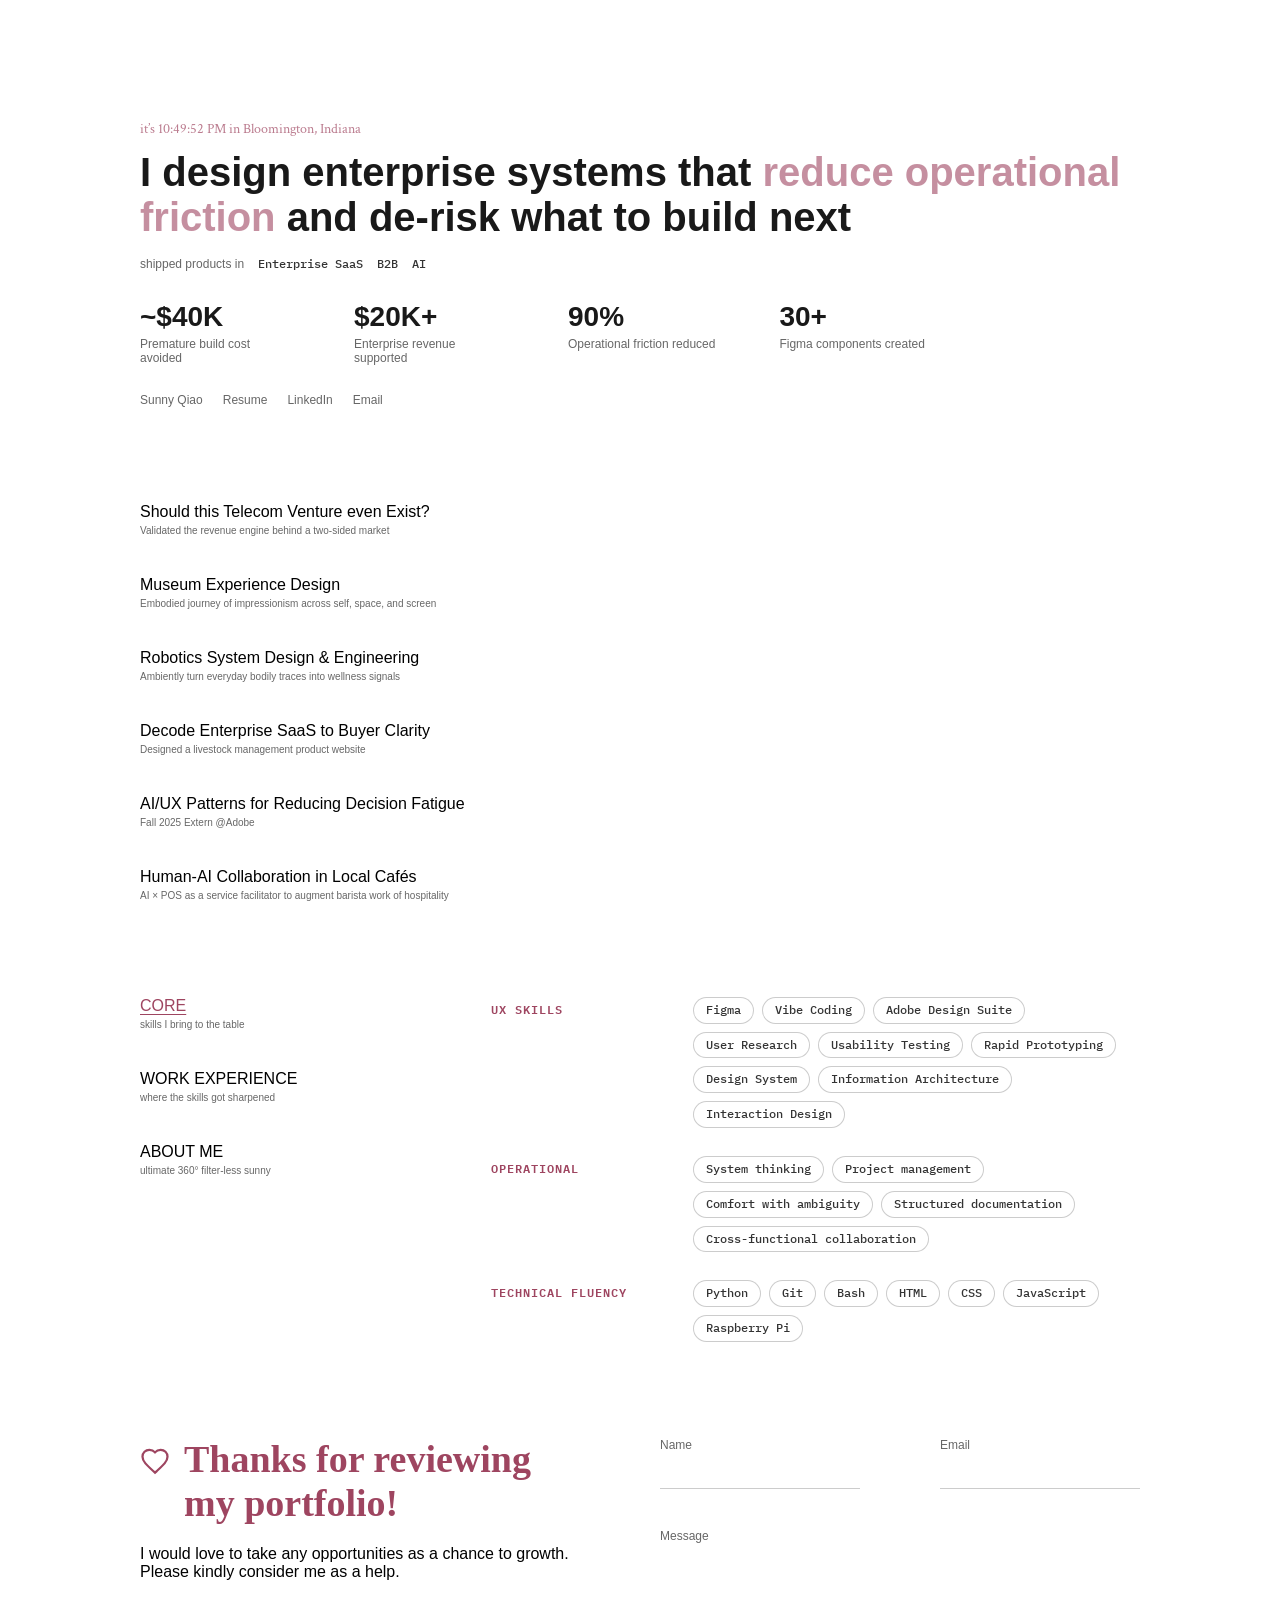
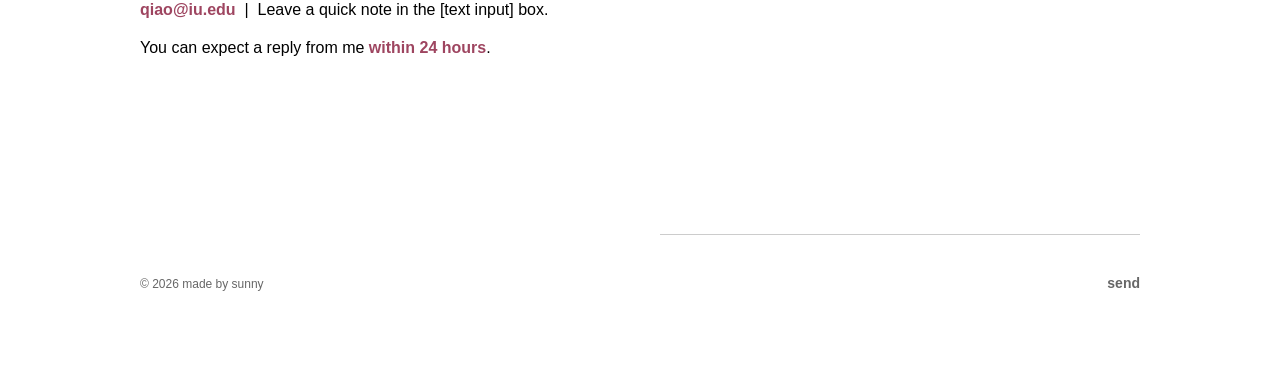
==== commit bd8ed619: "Replace education/open-to-work with impact strip; redesign contact CTA with Crimson heading and like" ====
--- a/index.html
+++ b/index.html
@@ -54,7 +54,10 @@
       transition: background 0.18s ease, color 0.18s ease, border-color 0.18s ease;
     }
     .chips .chip:hover { background: var(--rose); border-color: var(--rose); color: #fff; }
-    .sub-info { display: flex; flex-direction: column; gap: 2px; font-size: 14px; color: #000; }
+    .impact-strip { display: flex; gap: 64px; flex-wrap: wrap; }
+    .impact { display: flex; flex-direction: column; gap: 4px; }
+    .impact-n { font-size: 28px; font-weight: 800; color: var(--ink-90); }
+    .impact-l { font-size: 12px; color: var(--ink-60); max-width: 150px; }
     .cta-links { display: flex; gap: 20px; font-size: 12px; font-weight: 500; }
     .cta-links a { color: var(--ink-60); text-decoration: none; transition: color 0.15s ease; }
     .cta-links a:hover { color: var(--rose); text-decoration: underline; text-underline-offset: 3px; }
@@ -130,16 +133,27 @@
     /* ---------- contact ---------- */
     .contact-row { display: flex; flex-direction: row; gap: 80px; align-items: stretch; }
     .contact-info { display: flex; flex-direction: column; justify-content: space-between; gap: 40px; width: 440px; flex-shrink: 0; }
-    .contact-card { display: flex; flex-direction: column; gap: 18px; }
-    .contact-heading { font-size: 22px; font-weight: 600; color: var(--rose); }
-    .contact-card > p { font-size: 14px; }
-    .contact-email {
-      font-size: 18px; font-weight: 700; color: var(--rose);
-      text-decoration: none; width: fit-content;
-    }
-    .contact-email:hover { text-decoration: underline; text-underline-offset: 4px; }
-    .contact-note { font-size: 12px; color: var(--ink-60); }
-    .contact-note b { color: var(--rose); font-weight: 600; }
+    .contact-card { display: flex; flex-direction: column; gap: 20px; }
+    .contact-heading-row { display: flex; align-items: flex-start; gap: 14px; }
+    .contact-heading {
+      font-family: "Crimson Text", serif;
+      font-size: 38px; font-weight: 600; color: var(--rose); line-height: 1.15;
+    }
+    .like-btn {
+      background: none; border: none; padding: 0; cursor: pointer;
+      width: 30px; height: 30px; flex-shrink: 0; margin-top: 8px;
+    }
+    .like-btn svg { width: 100%; height: 100%; overflow: visible; }
+    .like-btn svg path {
+      fill: transparent; stroke: var(--rose); stroke-width: 1.8;
+      transition: fill 0.2s ease;
+    }
+    .like-btn.liked svg path { fill: var(--rose); }
+    .like-btn.liked svg { animation: heartPop 0.35s ease; }
+    @keyframes heartPop { 0% { transform: scale(1); } 40% { transform: scale(1.35); } 100% { transform: scale(1); } }
+    .contact-card > p { font-size: 16px; }
+    .email-line a { color: var(--rose); font-weight: 700; text-decoration: none; }
+    .email-line a:hover { text-decoration: underline; text-underline-offset: 3px; }
     .copyright { font-size: 12px; color: var(--ink-60); }
     .contact-form { display: flex; flex-direction: column; gap: 40px; flex: 1; }
     .form-row { display: flex; gap: 80px; }
@@ -191,9 +205,23 @@
             <span class="chip">AI</span>
           </div>
         </div>
-        <div class="sub-info">
-          <p>M.S. HCI/d at Indiana University (May 2027)</p>
-          <p>Open to work opportunities in B2B, Healthcare, CPG</p>
+        <div class="impact-strip">
+          <div class="impact">
+            <p class="impact-n">~$40K</p>
+            <p class="impact-l">Premature build cost avoided</p>
+          </div>
+          <div class="impact">
+            <p class="impact-n">$20K+</p>
+            <p class="impact-l">Enterprise revenue supported</p>
+          </div>
+          <div class="impact">
+            <p class="impact-n">90%</p>
+            <p class="impact-l">Operational friction reduced</p>
+          </div>
+          <div class="impact">
+            <p class="impact-n">30+</p>
+            <p class="impact-l">Figma components created</p>
+          </div>
         </div>
         <nav class="cta-links">
           <a href="#about" id="about-link">Sunny Qiao</a>
@@ -368,10 +396,15 @@
     <section class="contact-row">
       <div class="contact-info">
         <div class="contact-card">
-          <p class="contact-heading">💌 Thanks for reviewing my portfolio!</p>
+          <div class="contact-heading-row">
+            <button class="like-btn" id="like-btn" type="button" aria-label="Like this portfolio" title="leave a like ♡">
+              <svg viewBox="0 0 24 24" xmlns="http://www.w3.org/2000/svg"><path d="M12 21.35l-1.45-1.32C5.4 15.36 2 12.28 2 8.5 2 5.42 4.42 3 7.5 3c1.74 0 3.41.81 4.5 2.09C13.09 3.81 14.76 3 16.5 3 19.58 3 22 5.42 22 8.5c0 3.78-3.4 6.86-8.55 11.54L12 21.35z"/></svg>
+            </button>
+            <p class="contact-heading">Thanks for reviewing my portfolio!</p>
+          </div>
           <p>I would love to take any opportunities as a chance to growth. Please kindly consider me as a help.</p>
-          <a class="contact-email" href="https://mail.google.com/mail/?view=cm&fs=1&to=qiao@iu.edu" target="_blank" rel="noopener">qiao@iu.edu</a>
-          <p class="contact-note">or leave a quick note in the box — you can expect a reply from me <b>within 24 hours</b>.</p>
+          <p class="email-line"><a href="https://mail.google.com/mail/?view=cm&fs=1&to=qiao@iu.edu" target="_blank" rel="noopener">qiao@iu.edu</a>&nbsp; | &nbsp;Leave a quick note in the [text input] box.</p>
+          <p>You can expect a reply from me <span class="semi" style="color: var(--rose);">within 24 hours</span>.</p>
         </div>
         <p class="copyright">© 2026 made by sunny</p>
       </div>
@@ -463,6 +496,14 @@
       e.preventDefault();
       activateTab('me');
       document.getElementById('about').scrollIntoView({ behavior: 'smooth' });
+    });
+
+    // like button: toggles Instagram-style filled heart, remembered per visitor
+    const likeBtn = document.getElementById('like-btn');
+    if (localStorage.getItem('sunny-liked') === '1') likeBtn.classList.add('liked');
+    likeBtn.addEventListener('click', () => {
+      likeBtn.classList.toggle('liked');
+      localStorage.setItem('sunny-liked', likeBtn.classList.contains('liked') ? '1' : '0');
     });
 
     // contact form -> delivers to qiao@iu.edu via FormSubmit
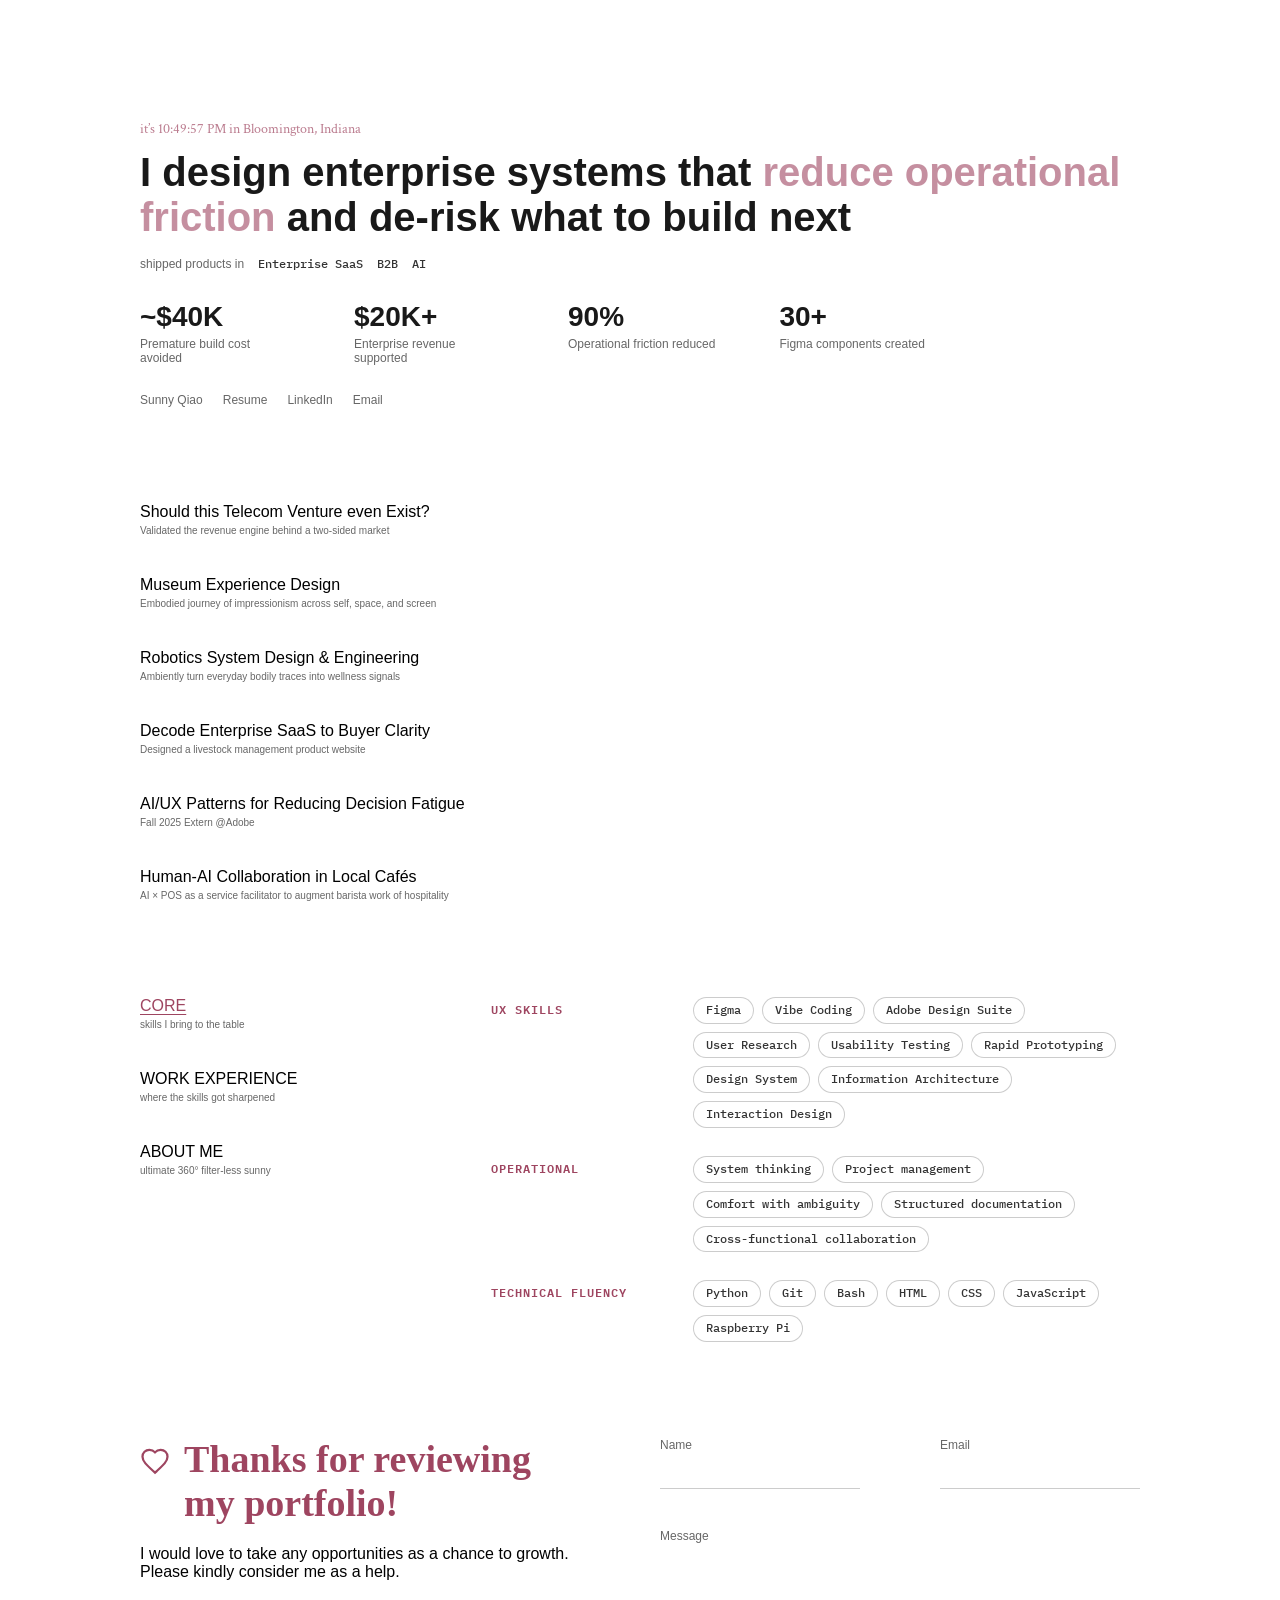
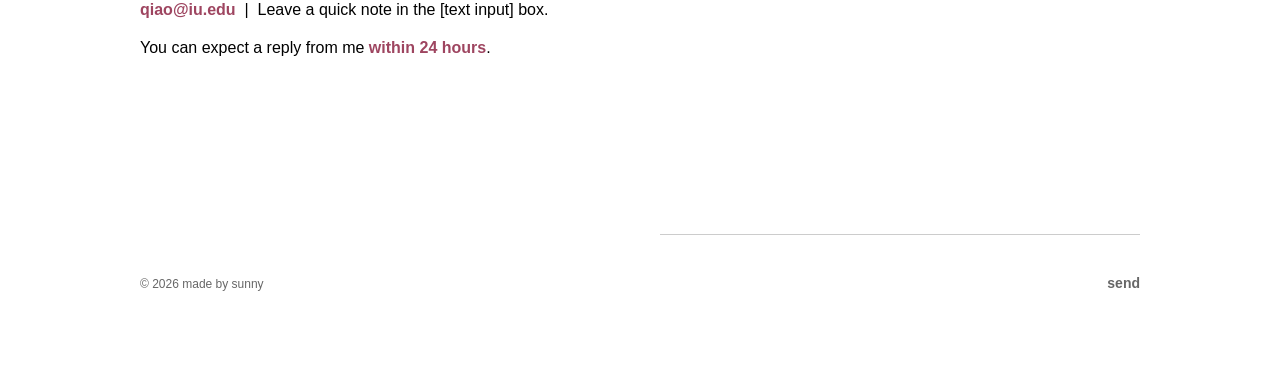
==== commit 2cae2c7a: "Fix overview image path after asset rename Co-Authored-By: Claude Fable 5 <noreply@anthropic.com>" ====
--- a/index.html
+++ b/index.html
@@ -246,7 +246,7 @@
           <span class="proj-title">Robotics System Design &amp; Engineering</span>
           <span class="proj-sub">Ambiently turn everyday bodily traces into wellness signals</span>
         </a>
-        <div class="proj" data-caption="Structuring the right information to actual revenue. I led the IA, UX content, design system, front-end QA, and localization from concept to launch." data-link="https://www.wepig.cn/en" data-img="assets/wepig-overview.png">
+        <div class="proj" data-caption="Structuring the right information to actual revenue. I led the IA, UX content, design system, front-end QA, and localization from concept to launch." data-link="https://www.wepig.cn/en" data-img="assets/project-overview-wepig.png">
           <span class="proj-title">Decode Enterprise SaaS to Buyer Clarity</span>
           <span class="proj-sub">Designed a livestock management product website</span>
         </div>
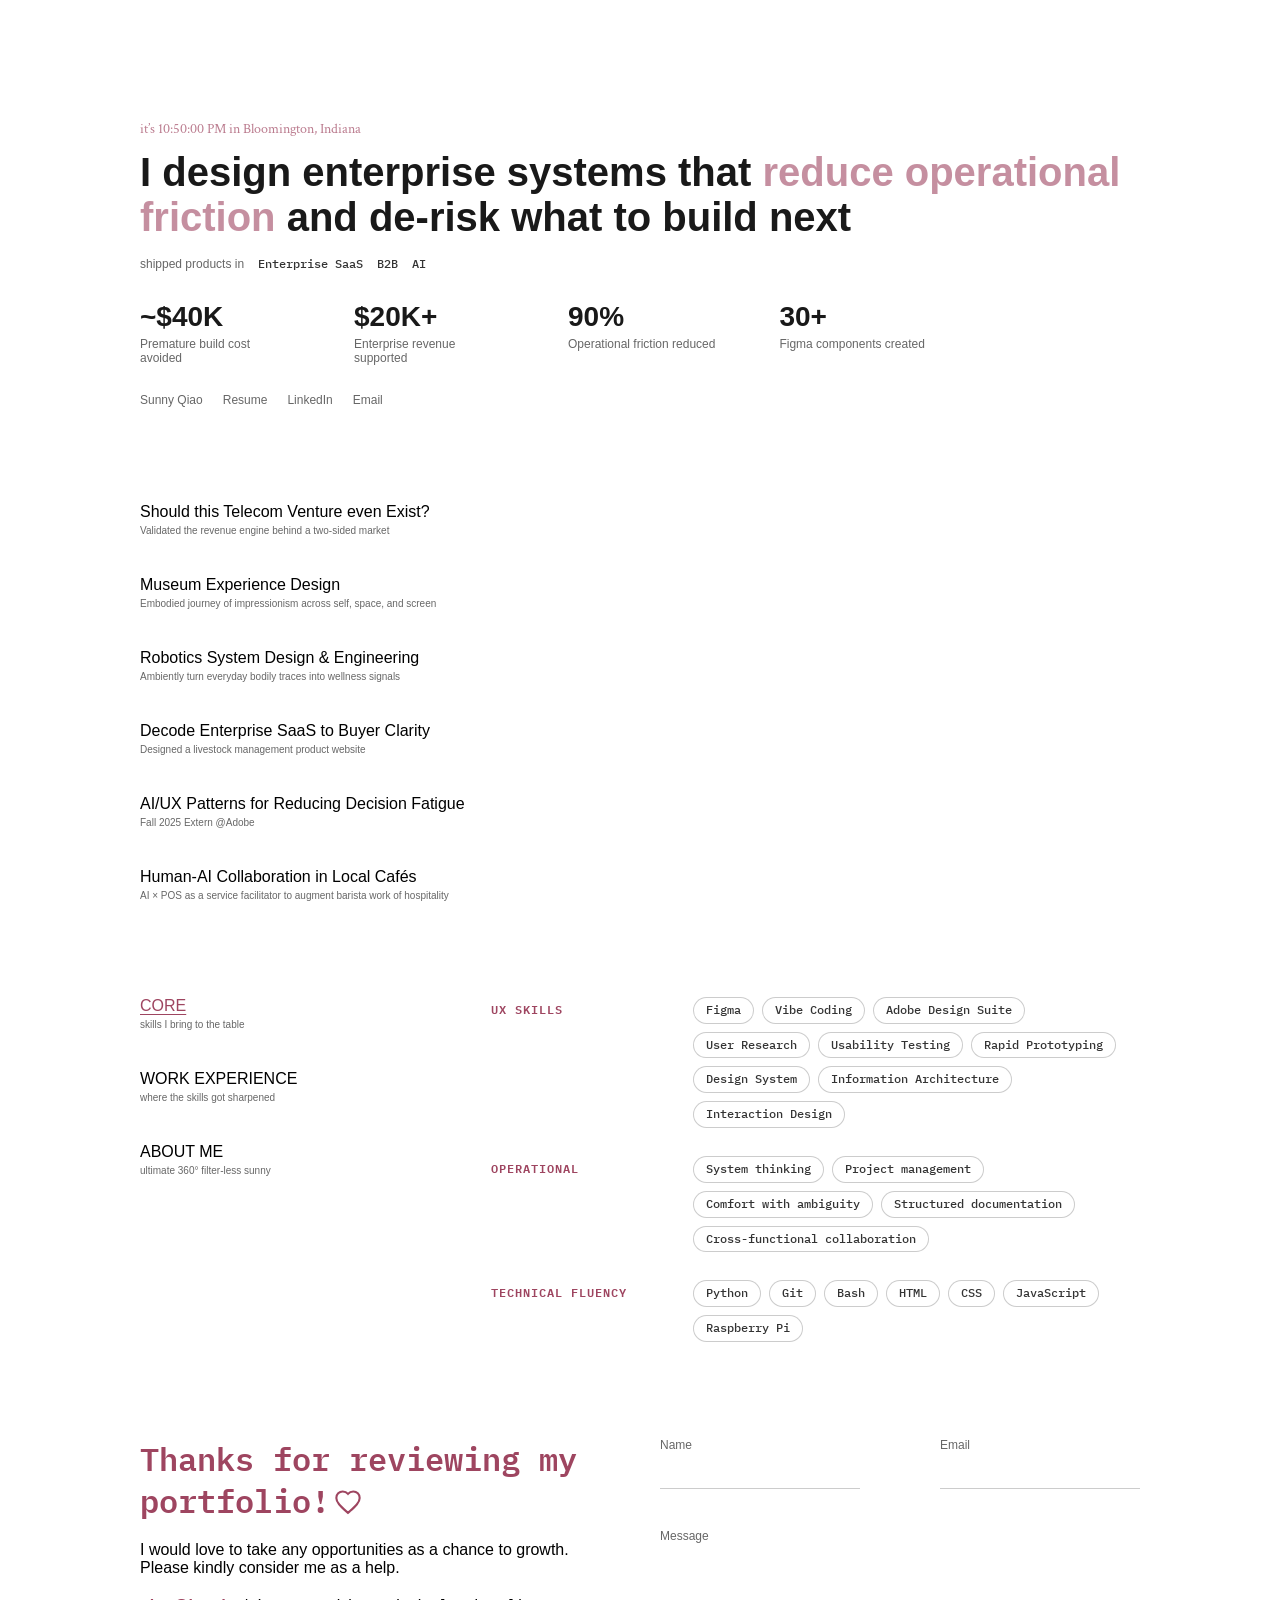
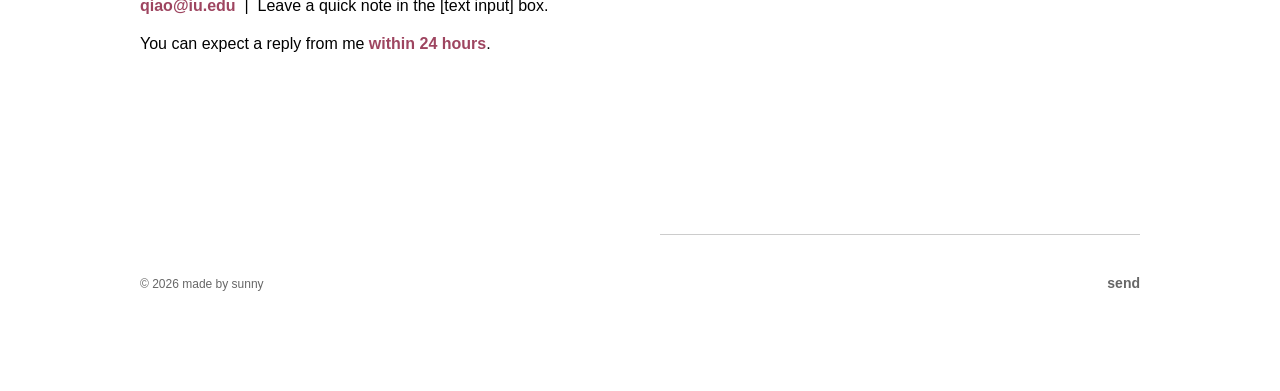
==== commit 580c7e6d: "Contact heading: IBM Plex Mono, heart button after text, left-aligned with body Co-Authored-By: Clau" ====
--- a/index.html
+++ b/index.html
@@ -134,14 +134,14 @@
     .contact-row { display: flex; flex-direction: row; gap: 80px; align-items: stretch; }
     .contact-info { display: flex; flex-direction: column; justify-content: space-between; gap: 40px; width: 440px; flex-shrink: 0; }
     .contact-card { display: flex; flex-direction: column; gap: 20px; }
-    .contact-heading-row { display: flex; align-items: flex-start; gap: 14px; }
-    .contact-heading {
-      font-family: "Crimson Text", serif;
-      font-size: 38px; font-weight: 600; color: var(--rose); line-height: 1.15;
+    .contact-card > p.contact-heading {
+      font-family: var(--mono);
+      font-size: 32px; font-weight: 600; color: var(--rose); line-height: 1.3;
     }
     .like-btn {
       background: none; border: none; padding: 0; cursor: pointer;
-      width: 30px; height: 30px; flex-shrink: 0; margin-top: 8px;
+      display: inline-block; width: 28px; height: 28px;
+      vertical-align: -3px; margin-left: 4px;
     }
     .like-btn svg { width: 100%; height: 100%; overflow: visible; }
     .like-btn svg path {
@@ -396,12 +396,7 @@
     <section class="contact-row">
       <div class="contact-info">
         <div class="contact-card">
-          <div class="contact-heading-row">
-            <button class="like-btn" id="like-btn" type="button" aria-label="Like this portfolio" title="leave a like ♡">
-              <svg viewBox="0 0 24 24" xmlns="http://www.w3.org/2000/svg"><path d="M12 21.35l-1.45-1.32C5.4 15.36 2 12.28 2 8.5 2 5.42 4.42 3 7.5 3c1.74 0 3.41.81 4.5 2.09C13.09 3.81 14.76 3 16.5 3 19.58 3 22 5.42 22 8.5c0 3.78-3.4 6.86-8.55 11.54L12 21.35z"/></svg>
-            </button>
-            <p class="contact-heading">Thanks for reviewing my portfolio!</p>
-          </div>
+          <p class="contact-heading">Thanks for reviewing my portfolio!<button class="like-btn" id="like-btn" type="button" aria-label="Like this portfolio" title="leave a like ♡"><svg viewBox="0 0 24 24" xmlns="http://www.w3.org/2000/svg"><path d="M12 21.35l-1.45-1.32C5.4 15.36 2 12.28 2 8.5 2 5.42 4.42 3 7.5 3c1.74 0 3.41.81 4.5 2.09C13.09 3.81 14.76 3 16.5 3 19.58 3 22 5.42 22 8.5c0 3.78-3.4 6.86-8.55 11.54L12 21.35z"/></svg></button></p>
           <p>I would love to take any opportunities as a chance to growth. Please kindly consider me as a help.</p>
           <p class="email-line"><a href="https://mail.google.com/mail/?view=cm&fs=1&to=qiao@iu.edu" target="_blank" rel="noopener">qiao@iu.edu</a>&nbsp; | &nbsp;Leave a quick note in the [text input] box.</p>
           <p>You can expect a reply from me <span class="semi" style="color: var(--rose);">within 24 hours</span>.</p>
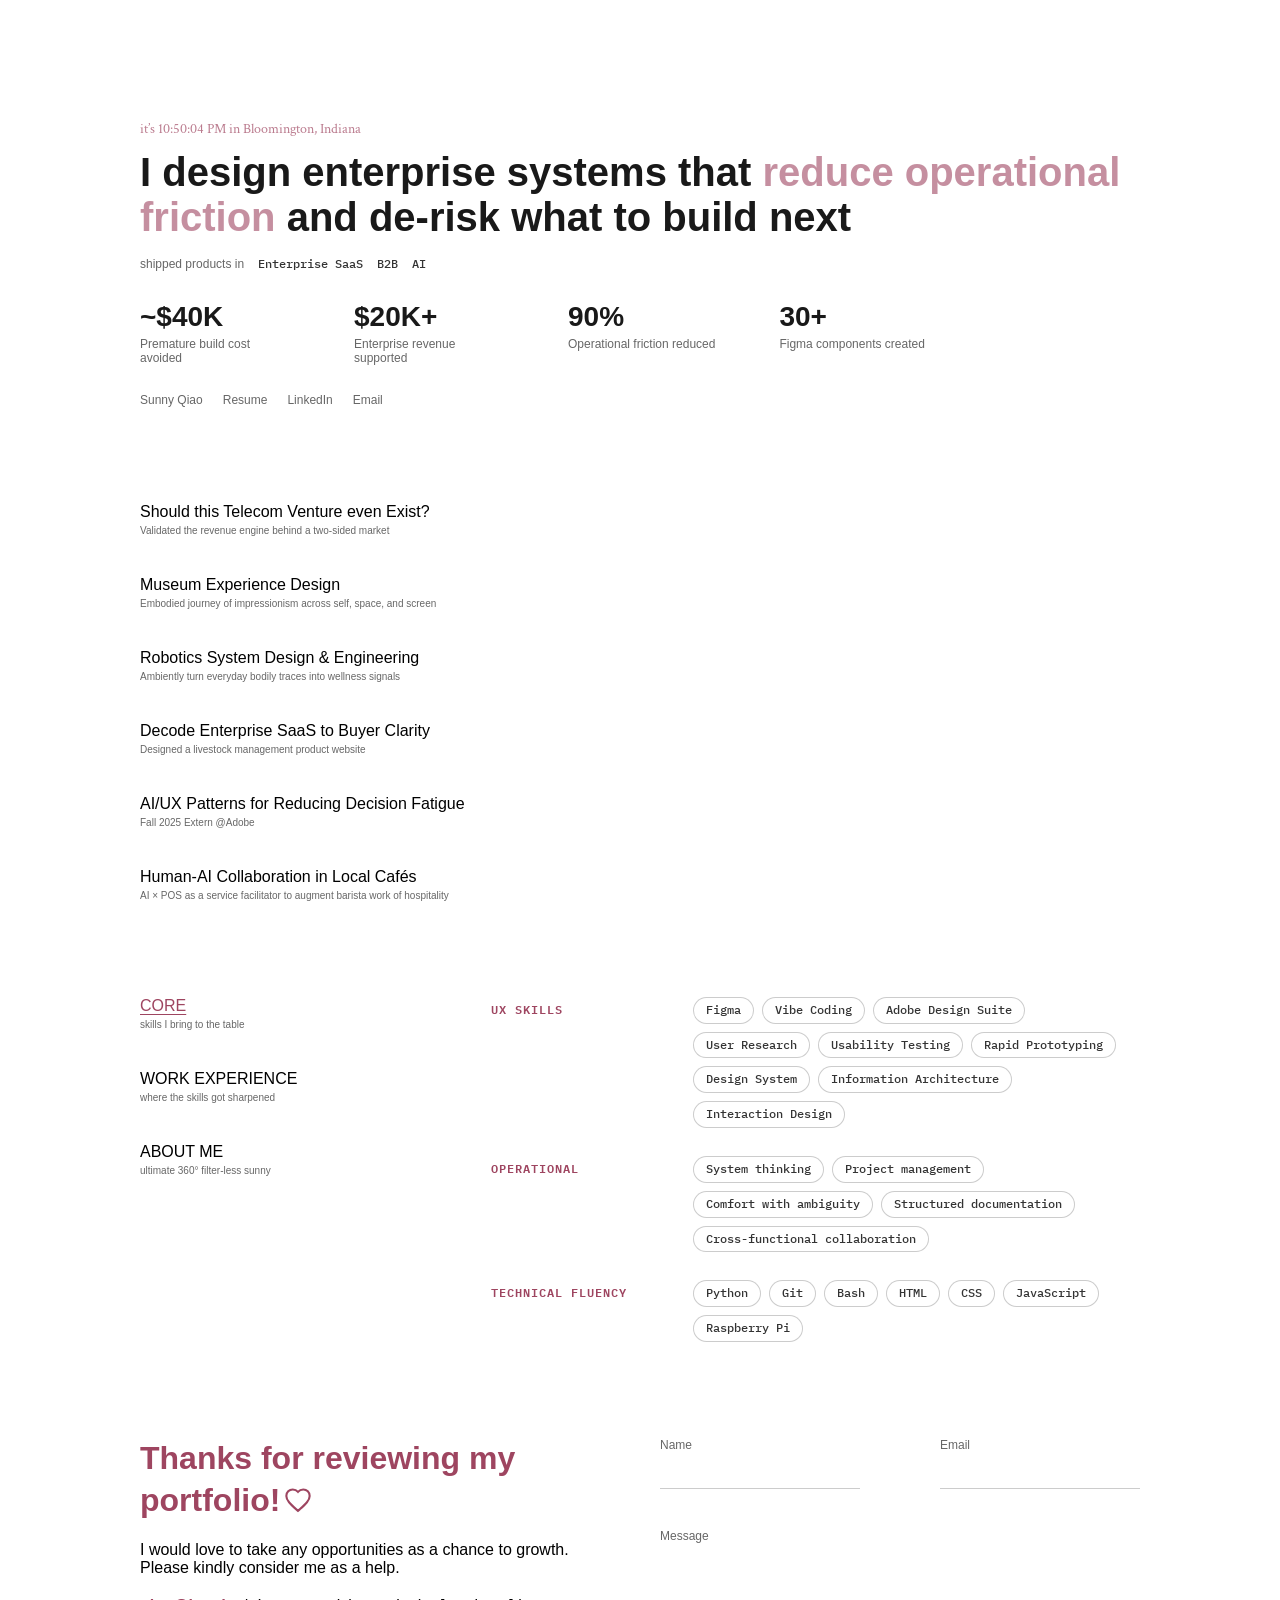
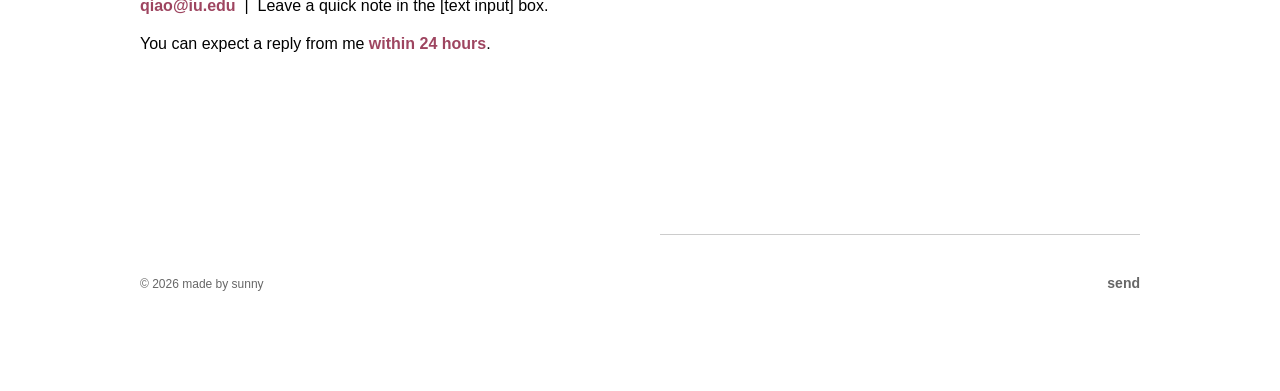
==== commit bbed89cd: "Contact heading font: Google Sans Flex Co-Authored-By: Claude Fable 5 <noreply@anthropic.com>" ====
--- a/index.html
+++ b/index.html
@@ -135,7 +135,6 @@
     .contact-info { display: flex; flex-direction: column; justify-content: space-between; gap: 40px; width: 440px; flex-shrink: 0; }
     .contact-card { display: flex; flex-direction: column; gap: 20px; }
     .contact-card > p.contact-heading {
-      font-family: var(--mono);
       font-size: 32px; font-weight: 600; color: var(--rose); line-height: 1.3;
     }
     .like-btn {
